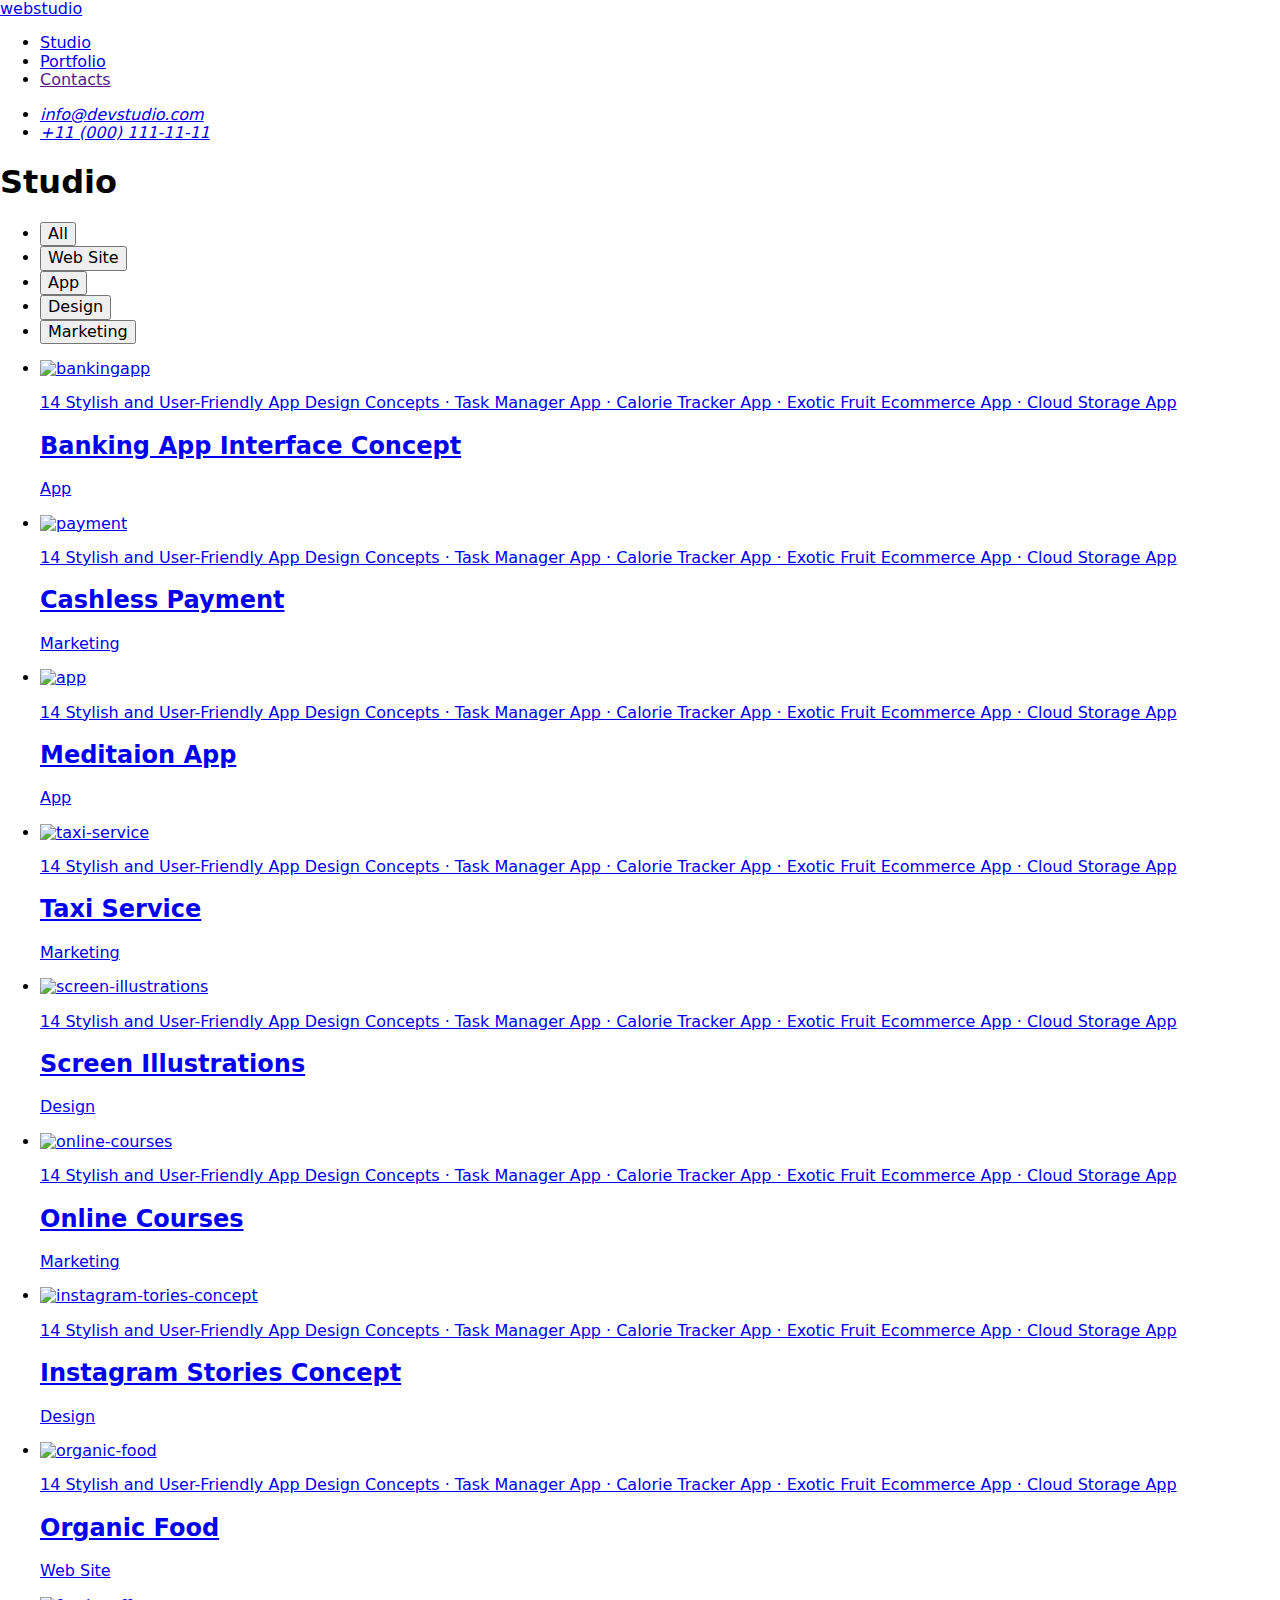
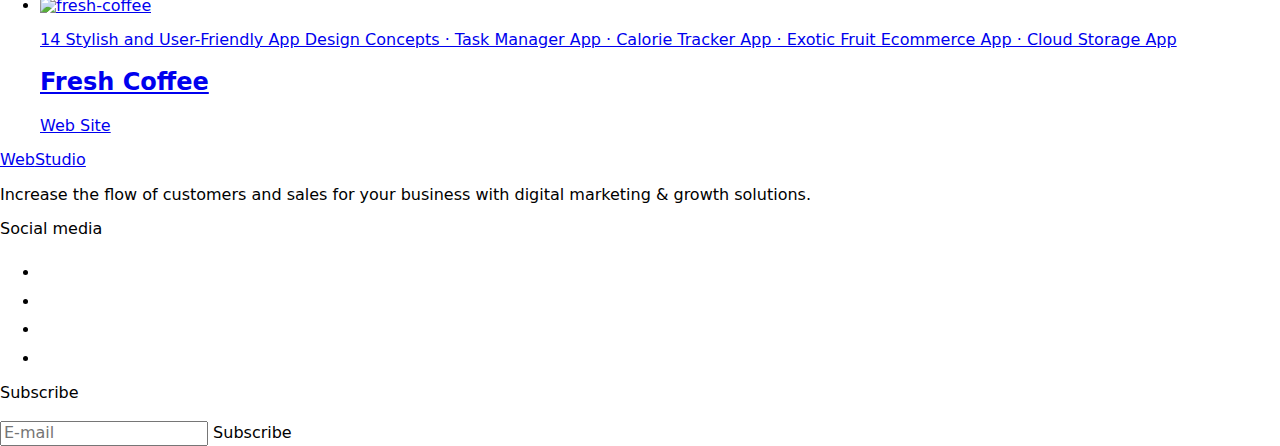
==== portfolio.html @ 1d33c29d "HW7 Start" ====
<!DOCTYPE html>
<html lang="en">

<head>
    <meta charset="UTF-8">
    <meta http-equiv="X-UA-Compatible" content="IE=edge">
    <meta name="viewport" content="width=device-width, initial-scale=1.0">
    <title>webstudio</title>
    <link rel="preconnect" href="https://fonts.googleapis.com">
    <link rel="preconnect" href="https://fonts.gstatic.com" crossorigin>
    <link href="https://fonts.googleapis.com/css2?family=Raleway:wght@800&family=Roboto:wght@400;500;700;900&display=swap"
        rel="stylesheet">
    <link rel="stylesheet" href="https://cdn.jsdelivr.net/npm/modern-normalize@1.1.0/modern-normalize.min.css">
    <link rel="stylesheet" href="css/styles.css">
</head>

<body>
    <!-- ........................HEADER.......................... -->
    <header class="page-header">
        <div class="page conteiner">
        <nav class="page-nav logo">
            <a class="logo-component link" href="./index.html"><span class="logo-web" >web</span>studio</a>
            <ul class="menu list">
                <li class="menu-item"><a class="menu-link link" href="./index.html">Studio</a></li>
                <li class="menu-item portfolio-line"><a class="menu-portfolio portfolio link" href="portfolio.html">Portfolio</a></li>
                <li class="menu-item"><a class="menu-link link" href="">Contacts</a></li>
            </ul>
        </nav>
        <address class="address">
            <ul class="address-block list">
                <li class="address-item"><a class="address-link link" href="mailto:info@devstudio.com">info@devstudio.com</a></li>
                <li class="address-item"><a class="address-link link" href="tel:+110001111111">+11 (000) 111-11-11</a></li>
            </ul>
        </address>
        </div>
    </header>
     <!-- ......................../HEADER.......................... -->

    <main>
    <!-- ........................PORTFOLIO-NAV.......................... -->
   
        <section class="portfolio-nav">
            <div class="conteiner">
            <h1 class="visually-hidden">Studio</h1>
            <ul class="btn-section list">
                <li><button class="btn-component port-btn" type="button">All</button></li>
                <li><button class="btn-component port-btn" type="button">Web Site</button></li>
                <li><button class="btn-component port-btn" type="button">App</button></li>
                <li><button class="btn-component port-btn" type="button">Design</button></li>
                <li><button class="btn-component port-btn" type="button">Marketing</button></li>
            </ul>
            <ul class="card-list list">
                <li class="cards">
                <a class="portfolio-link link" href="portfolio.html">
                    <div class="overlay-block">
                    <img class="portfolio-img-block" src="./images/bankingapp.jpg" alt="bankingapp" width="360" height="300">
                    <p class="overlay">14 Stylish and User-Friendly App Design Concepts · Task Manager App ·
                         Calorie Tracker App · Exotic Fruit Ecommerce App ·
                    Cloud Storage App</p>
                    </div>
                    <div class="portfolio-text-block">
                    <h2 class="about-title-port">Banking App Interface Concept</h2>
                    <p class="about-text-port">App</p>
                    </div>
                </a>
                </li>
                <li class="cards">
                    <a class="portfolio-link link" href="portfolio.html">
                        <div class="overlay-block">
                        <img class="portfolio-img-block" src="./images/payment.jpg" alt="payment" width="360" height="300">
                        <p class="overlay">14 Stylish and User-Friendly App Design Concepts · Task Manager App ·
                        Calorie Tracker App · Exotic Fruit Ecommerce App ·
                        Cloud Storage App</p>
                        </div>
                    <div class="portfolio-text-block">
                    <h2 class="about-title-port">Cashless Payment</h2>
                    <p class="about-text-port">Marketing</p>
                    </div>
                    </a>
                </li>
                <li class="cards">
                    <a class="portfolio-link link" href="portfolio.html">
                        <div class="overlay-block">
                        <img class="portfolio-img-block" src="./images/app.jpg" alt="app" width="360" height="300">
                        <p class="overlay">14 Stylish and User-Friendly App Design Concepts · Task Manager App ·
                        Calorie Tracker App · Exotic Fruit Ecommerce App ·
                        Cloud Storage App</p>
                        </div>
                    <div class="portfolio-text-block">
                    <h2 class="about-title-port">Meditaion App</h2>
                    <p class="about-text-port">App</p>
                    </div>
                    </a>
                </li>
                <li class="cards">
                    <a class="portfolio-link link" href="portfolio.html">
                        <div class="overlay-block">
                        <img class="portfolio-img-block" src="./images/taxi-service.jpg" alt="taxi-service" width="360" height="300">
                        <p class="overlay">14 Stylish and User-Friendly App Design Concepts · Task Manager App ·
                        Calorie Tracker App · Exotic Fruit Ecommerce App ·
                        Cloud Storage App</p>
                        </div>
                    <div class="portfolio-text-block">
                    <h2 class="about-title-port">Taxi Service</h2>
                    <p class="about-text-port">Marketing</p>
                    </div>
                    </a>
                </li>
                <li class="cards">
                    <a class="portfolio-link link" href="portfolio.html">
                        <div class="overlay-block">
                        <img class="portfolio-img-block" src="./images/screen-illustrations.jpg" alt="screen-illustrations" width="360" height="300">
                        <p class="overlay">14 Stylish and User-Friendly App Design Concepts · Task Manager App ·
                        Calorie Tracker App · Exotic Fruit Ecommerce App ·
                        Cloud Storage App</p>
                        </div>
                    <div class="portfolio-text-block">
                    <h2 class="about-title-port">Screen Illustrations</h2>
                    <p class="about-text-port">Design</p>
                    </div>
                    </a>
                </li>     
                <li class="cards">
                    <a class="portfolio-link link" href="portfolio.html">
                        <div class="overlay-block">
                        <img class="portfolio-img-block" src="./images/online-courses.jpg" alt="online-courses" width="360" height="300">
                        <p class="overlay">14 Stylish and User-Friendly App Design Concepts · Task Manager App ·
                        Calorie Tracker App · Exotic Fruit Ecommerce App ·
                        Cloud Storage App</p>
                        </div>
                    <div class="portfolio-text-block">
                    <h2 class="about-title-port">Online Courses</h2>
                    <p class="about-text-port">Marketing</p>
                    </div>
                    </a>
                </li>
                <li class="cards">
                    <a class="portfolio-link link" href="portfolio.html">
                        <div class="overlay-block">
                        <img class="portfolio-img-block" src="./images/instagram-tories-concept.jpg" alt="instagram-tories-concept" width="360" height="300">
                        <p class="overlay">14 Stylish and User-Friendly App Design Concepts · Task Manager App ·
                        Calorie Tracker App · Exotic Fruit Ecommerce App ·
                        Cloud Storage App</p>
                        </div>
                    <div class="portfolio-text-block">
                    <h2 class="about-title-port">Instagram Stories Concept</h2>
                    <p class="about-text-port">Design</p>
                    </div>
                    </a>
                </li>
                <li class="cards">
                    <a class="portfolio-link link" href="portfolio.html">
                        <div class="overlay-block">
                        <img class="portfolio-img-block" src="./images/organic-food.jpg" alt="organic-food" width="360" height="300">
                        <p class="overlay">14 Stylish and User-Friendly App Design Concepts · Task Manager App ·
                        Calorie Tracker App · Exotic Fruit Ecommerce App ·
                        Cloud Storage App</p>
                        </div>
                    <div class="portfolio-text-block">
                    <h2 class="about-title-port">Organic Food</h2>
                    <p class="about-text-port">Web Site</p>
                    </div>
                    </a>
                </li>
                <li class="cards">
                    <a class="portfolio-link link" href="portfolio.html">
                        <div class="overlay-block">
                        <img class="portfolio-img-block" src="./images/fresh-coffee.jpg" alt="fresh-coffee" width="360" height="300">
                        <p class="overlay">14 Stylish and User-Friendly App Design Concepts · Task Manager App ·
                        Calorie Tracker App · Exotic Fruit Ecommerce App ·
                        Cloud Storage App</p>
                        </div>
                    <div class="portfolio-text-block">
                    <h2 class="about-title-port">Fresh Coffee</h2>
                    <p class="about-text-port">Web Site</p>
                    </div>
                    </a>
                </li>
            </ul>
            </div>
        </section>   
    <!-- ......................../PORTFOLIO-NAV.......................... -->

    <footer class="footer">
        <div class="conteiner footer-conteiner">
            <div class="footer-logo-box">
                <a class="logo-component-footer link" href="./index.html"><span class="logo-web">Web</span>Studio</a>
                <p class="footer-text">Increase the flow of customers and sales for your business with digital marketing & growth solutions.</p>
            </div>
            <div class="footer-logo-group"> 
                <p class="footer-social-text">Social media</p>
                <ul class="footer-logo-block list">
                    <li class="footer-logo">
                        <a href="" class="footer-social-box">
                            <svg width="24" height="24">
                                <use href="./images/sprite.svg#icon-instagram"></use>
                            </svg>
                        </a>
                    </li>
                    <li class="footer-logo">
                        <a href="" class="footer-social-box">
                            <svg width="24" height="24">
                                <use href="./images/sprite.svg#icon-twitter"></use>
                            </svg>
                        </a>
                    </li>
                    <li class="footer-logo">
                        <a href="" class="footer-social-box">
                            <svg width="24" height="24">
                                <use href="./images/sprite.svg#icon-facebook"></use>
                            </svg>
                        </a>
                    </li>
                    <li class="footer-logo">
                        <a href="" class="footer-social-box">
                            <svg width="24" height="24">
                                <use href="./images/sprite.svg#icon-linkedin"></use>
                            </svg>
                        </a>
                    </li>
                </ul>
            </div>
            <div class="footer-form-block">
                <p class="footer-form-text">Subscribe</p>
                <form action="footer-form">
                    <label class="">
                        <input type="text" name="user-email" placeholder="E-mail" class="footer-form-input" required>
                        <botton type="submit" class="footer-form-btn btn-component">Subscribe
                            <svg class="footer-form-btn-icon" width="24" height="20">
                                <use href="./images/sprite.svg#icon-send"></use>
                            </svg>
                        </botton>
                    </label>
                </form>
            </div>
        </div>
    </footer>
    </body>

</html>
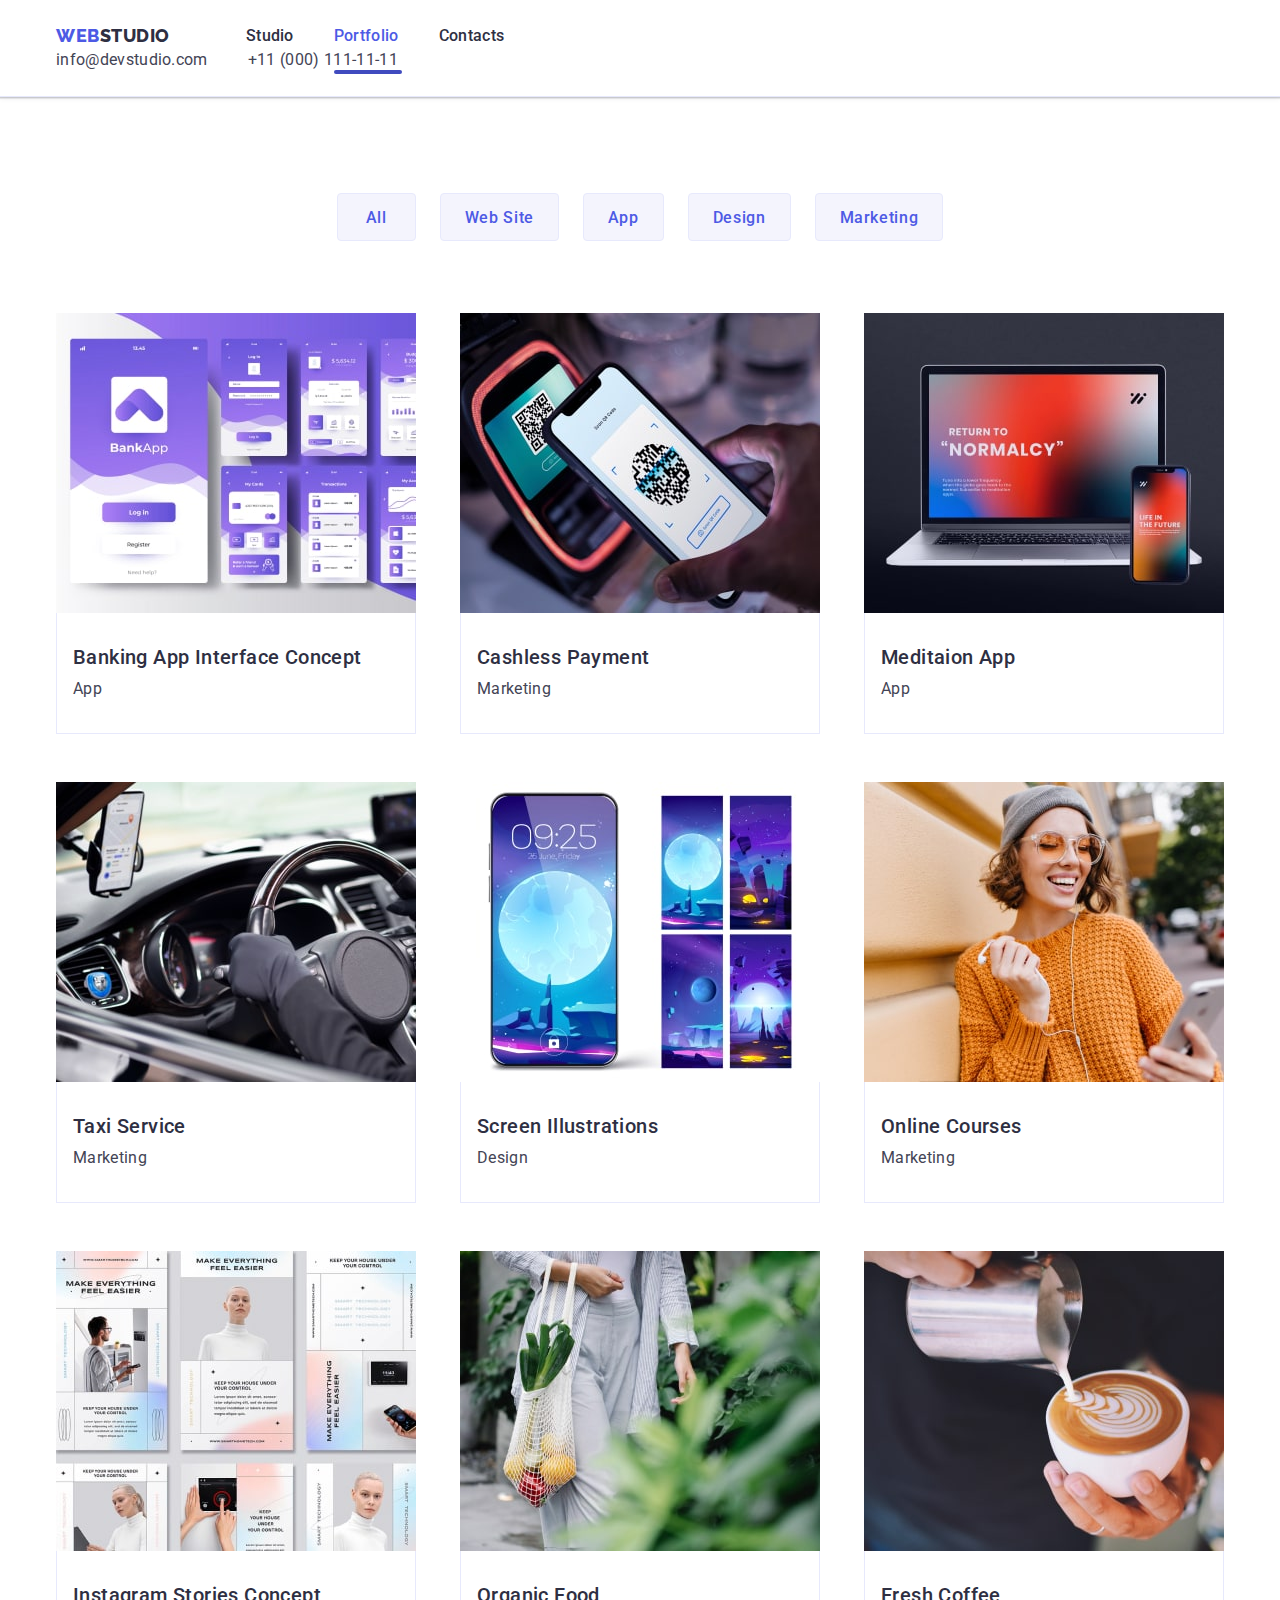
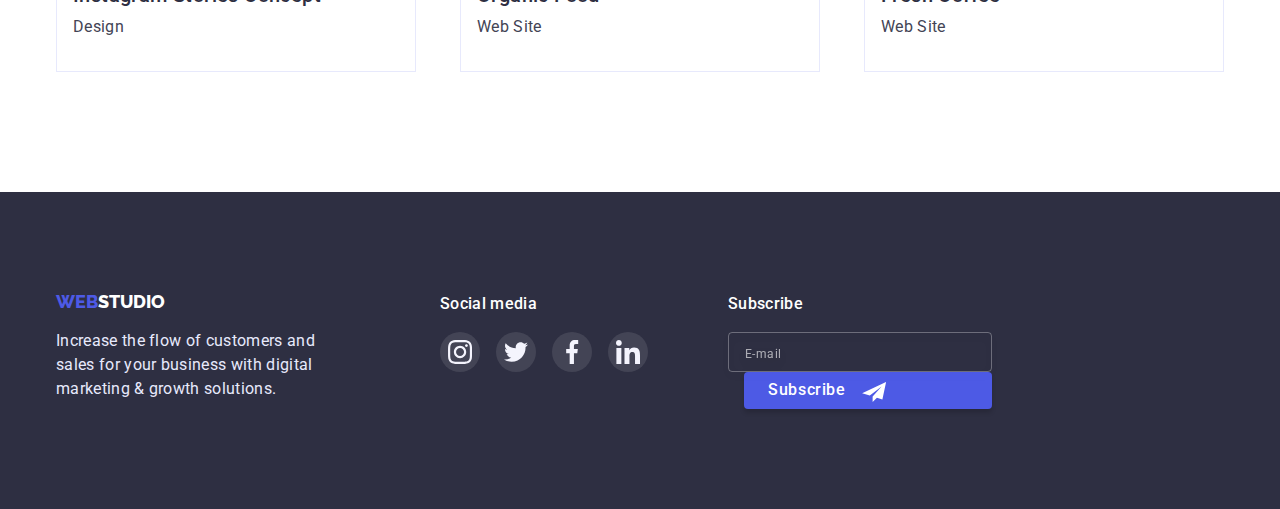
==== commit 3792a956: "portfolio menu" ====
--- a/portfolio.html
+++ b/portfolio.html
@@ -12,6 +12,8 @@
         rel="stylesheet">
     <link rel="stylesheet" href="https://cdn.jsdelivr.net/npm/modern-normalize@1.1.0/modern-normalize.min.css">
     <link rel="stylesheet" href="css/styles.css">
+    <link rel="stylesheet" href="./css/modal-window.css">
+    <link rel="stylesheet" href="./css/mobile-menu.css">
 </head>
 
 <body>
@@ -32,6 +34,58 @@
                 <li class="address-item"><a class="address-link link" href="tel:+110001111111">+11 (000) 111-11-11</a></li>
             </ul>
         </address>
+        <button type="button" class="mobile-menu-open" data-menu-open>
+            <svg class="mobile-menu-open-icon" width="32" height="32">
+                <use href="./images/sprite.svg#icon-burger"></use>
+            </svg>
+        </button>
+        </div>
+        <div class="mobile-menu is-open" data-menu>
+            <div class="conteiner mobile-menu-conteiner">
+                <button class="mobile-close-window" data-menu-close>
+                    <svg class="mobile-close-icon" width="8" height="8">
+                        <use href="./images/sprite.svg#icon-close-modal"></use>
+                    </svg>
+                </button>
+                <ul class="mobile-menu-nav list">
+                    <li class="mobile-menu-nav-items"><a href="index.html" class="mobile-menu-nav-link link">Studio</a></li>
+                    <li class="mobile-menu-nav-items"><a href="portfolio.html" class="mobile-menu-nav-link link">Portfolio</a>
+                    </li>
+                    <li class="mobile-menu-nav-items"><a href="" class="mobile-menu-nav-link link">Contacts</a></li>
+                </ul>
+                <ul class="mobile-menu-contacts list">
+                    <li class="mobile-menu-contacts-items"><a class="mobile-menu-tel link" id="tel" href="tel:+110001111111">+11
+                            (000) 111-11-11</a></li>
+                    <li class="mobile-menu-contacts-items"><a class="mobile-menu-email link"
+                            href="mailto:info@devstudio.com">info@devstudio.com</a></li>
+                </ul>
+                <ul class="mobile-menu-social-block list">
+                    <li class="mobile-menu-sicial"><a href="" class="mobile-menu-social-links link">
+                            <svg class="mobile-social-icons" width="24" height="24">
+                                <use href="./images/sprite.svg#icon-instagram"></use>
+                            </svg>
+                        </a>
+                    </li>
+                    <li class="mobile-menu-sicial"><a href="" class="mobile-menu-social-links link">
+                            <svg class="mobile-social-icons" width="24" height="24">
+                                <use href="./images/sprite.svg#icon-twitter"></use>
+                            </svg>
+                        </a>
+                    </li>
+                    <li class="mobile-menu-sicial"><a href="" class="mobile-menu-social-links link">
+                            <svg class="mobile-social-icons" width="24" height="24">
+                                <use href="./images/sprite.svg#icon-facebook"></use>
+                            </svg>
+                        </a>
+                    </li>
+                    <li class="mobile-menu-sicial"><a href="" class="mobile-menu-social-links link">
+                            <svg class="mobile-social-icons" width="24" height="24">
+                                <use href="./images/sprite.svg#icon-linkedin"></use>
+                            </svg>
+                        </a>
+                    </li>
+                </ul>
+            </div>
         </div>
     </header>
      <!-- ......................../HEADER.......................... -->
@@ -235,6 +289,7 @@
             </div>
         </div>
     </footer>
+    <script src="./js/mobile-menu.js"></script>
     </body>
 
 </html>--- a/css/styles.css
+++ b/css/styles.css
@@ -0,0 +1,994 @@
+:root {
+    --primery-font:'Roboto', sans-serif;
+    --secondary-font: 'Raleway', sans-serif;
+    --acent-color:#FFFFFF;
+    --title-color:#2E2F42;
+    --text-color:#434455;
+    --secondary-logo-color:#4D5AE5;
+    --link-color:#4D5AE5;
+    --background-btn-hero:#4D5AE5;
+    --hover-focus-btn:#404BBF;
+    --background-hero:#2E2F42;
+    --backgorund-team:#F4F4FD;
+    --background-footer:#2E2F42;
+    --footer-text:#E7E9FC;
+    --potfolio-btn-back:#E7E9FC;
+    --potfolio-btn-focus-back:#404BBF;
+    --potfolio-btn-color:#4D5AE5;
+    --portfoli-staff-card:#E7E9FC;
+    --transition-duration:250ms cubic-bezier(0.4, 0, 0.2, 1);
+}
+h1,
+h2,
+h3,
+h4,
+p {
+    margin-top: 0;
+    margin-bottom: 0;
+}
+
+ul,
+ol {
+    padding-left: 0;
+    margin-top: 0;
+    margin-bottom: 0;
+}
+
+button {
+    cursor: pointer;
+}
+.list {
+    list-style: none;
+}
+.link {
+    text-decoration: none;
+}
+body {
+    font-family: var(--primery-font);
+    background-color: var(--acent-color);
+    color:var(--text-color);
+}
+.visually-hidden {
+    position: absolute;
+    white-space: nowrap;
+    width: 1px;
+    height: 1px;
+    overflow: hidden;
+    border: 0;
+    padding: 0;
+    clip: rect(0 0 0 0);
+    clip-path: inset(50%);
+    margin: -1px;
+}
+.conteiner {
+    padding-right: 16px;
+    padding-left: 16px;
+}
+@media screen and (min-width: 480px){
+    .conteiner {
+        width: 428px;
+        margin-left: auto;
+        margin-right: auto;
+    }
+}
+@media screen and (min-width: 768px){
+    .conteiner {
+        width: 768px;
+    }
+}
+@media screen and (min-width: 1200px) {
+    .conteiner {
+        width: 1200px;
+    }
+}
+/* .conteiner {
+    width: 1158px;
+    margin-left: auto;
+    margin-right: auto;
+    padding-right: 15px;
+    padding-left: 15px;
+} */
+/* =========================COMPONENTS=========================*/
+.logo-component {
+    font-family:var(--secondary-font);
+    font-weight: 800;
+    font-size: 18px;
+    line-height: 1.33;
+    letter-spacing: 0.03em;
+    text-transform: uppercase;
+    color: var(--title-color);
+    margin-right: 76px;
+}
+.subtitle {
+    font-weight: 700;
+    font-size: 36px;
+    line-height: 1.11;
+    text-align: center;
+    letter-spacing: 0.02em;
+    text-transform: capitalize;
+    color: var(--text-color);
+    margin-bottom: 72px;
+}
+.btn-component {
+    font-family:var(--primery-font);
+    font-weight: 500;
+    font-size: 16px;
+    line-height: 1.5;
+    letter-spacing: 0.04em;
+    border: none;
+    cursor: pointer;
+}
+
+.section-paddings {
+    padding-top: 120px;
+    padding-bottom: 120px;
+}
+/* =========================/COMPONENTS=========================*/
+
+
+/* ==========================HEADER======================== */
+@media screen and (max-width: 767px)  {
+    .menu {
+        display: none;
+    }
+    .address {
+        display: none;
+    }
+    .logo-web {
+        color: var(--secondary-logo-color);
+    }
+    
+
+}
+.page-header-conteiner {
+    display: flex;
+    align-items: center;
+    justify-content: space-between;
+}
+.mobile-menu-open {
+    stroke: #2E2F42;
+    background: transparent;
+    border: transparent;
+    padding: 0;
+    line-height: 0;
+}
+.page-header {
+    padding-top: 24px;
+    padding-bottom: 24px;
+}
+@media screen and (min-width:768px) {
+    .address-link {
+        font-size: 12px;
+        line-height: 1.17;
+        letter-spacing: 0.04em;
+        color: #434455;
+    }
+    .mobile-menu-open {
+        display: none;
+    }
+    .mobile-menu {
+        display: none;
+    }
+    .logo-web {
+        color: var(--secondary-logo-color);
+    }
+
+    .menu-link {
+        font-weight: 500;
+        font-size: 16px;
+        line-height: 1.5;
+        letter-spacing: 0.02em;
+        color: var(--title-color);
+        transition: color var(--transition-duration);
+    }
+
+    .menu-link:hover,
+    .menu-link:focus {
+        color: var(--link-color);
+    }
+
+    .page-nav,
+    .page-header-conteiner {
+        display: flex;
+    }
+
+    .page-header {
+        display: flex;
+        padding-top: 24px;
+        padding-bottom: 24px;
+        box-shadow: 0px 2px 1px rgba(46, 47, 66, 0.08), 0px 1px 1px rgba(46, 47, 66, 0.16), 0px 1px 6px rgba(46, 47, 66, 0.08);
+    }
+
+    .menu-studio {
+        font-weight: 500;
+        font-size: 16px;
+        line-height: 1.5;
+        letter-spacing: 0.02em;
+        color: var(--link-color);
+    }
+
+    .menu {
+        display: flex;
+        gap: 40px;
+    }
+
+    .studio::after {
+        display: block;
+        content: "";
+        width: 48px;
+        height: 4px;
+        background-size: auto;
+        background-color: #404BBF;
+        border-radius: 2px;
+        margin-top: 21px;
+        position: absolute;
+
+    }
+
+    .studio-link {
+        position: relative;
+    }
+
+}
+@media screen and (min-width:1200px) {
+    .address-block {
+            display: flex;
+        }
+}
+.address {
+    margin-left: auto;
+
+}
+
+.address-link {
+    font-style: normal;
+    font-weight: 400;
+    font-size: 16px;
+    line-height: 1.5;
+    letter-spacing: 0.02em;
+    color: var(--text-color);
+    transition: color var(--transition-duration);
+}
+.address-item:not(:last-child) { 
+    margin-right: 40px;
+}
+.address-link:hover,
+.address-link:focus {
+    color:var(--link-color);
+}
+/* ==========================/HEADER======================== */
+
+/* ==========================HERO========================*/
+
+.hero-btn {
+        background-color: var(--background-btn-hero);
+        color: var(--acent-color);
+        width: 169px;
+        height: 56px;
+        border-radius: 4px;
+        box-shadow: 0px 4px 4px rgba(0, 0, 0, 0.15);
+        transition: background-color var(--transition-duration);
+        border: none;
+        font-family: var(--primery-font);
+        font-weight: 500;
+        font-size: 16px;
+        line-height: 1.5;
+        letter-spacing: 0.04em;
+
+    }
+
+.hero-btn:hover,
+.hero-btn:focus {
+        background-color: var(--hover-focus-btn);
+    }
+
+.hero {
+        background-color: var(--background-hero);
+        max-width: 1440px;
+        text-align: center;
+        margin: 0 auto;
+        padding-bottom: 188px;
+        padding-top: 188px;
+        background-image: linear-gradient(rgba(46, 47, 66, 0.7), rgba(46, 47, 66, 0.7)),
+            url(../images/people-office.jpeg);
+        background-repeat: no-repeat;
+        background-position: center;
+        background-size: cover;
+    }
+@media screen and (min-width: 1199px) {
+    .hero {
+        max-width: 1440px;
+        background-image: linear-gradient(rgba(46, 47, 66, 0.7), rgba(46, 47, 66, 0.7)), url(../images/tablet-hero-min.jpg);
+        background-size: cover;
+    }
+
+    .hero-text {
+        font-weight: 700;
+        font-size: 56px;
+        line-height: 1.07;
+        letter-spacing: 0.02em;
+        color: var(--acent-color);
+        margin-bottom: 42px;
+        width: 497px;
+        margin-left: auto;
+        margin-right: auto;
+    }
+}
+@media screen and (max-width: 1199px) {
+    .hero {
+        max-width: 768px;
+        background-image: linear-gradient(rgba(46, 47, 66, 0.7), rgba(46, 47, 66, 0.7)), url(../images/tablet-hero-min.jpg);
+        background-size: cover;
+    }
+    .hero-text {
+        font-weight: 700;
+        font-size: 56px;
+        line-height: 1.07;
+        letter-spacing: 0.02em;
+        color: var(--acent-color);
+        margin-bottom: 42px;
+        width: 497px;
+        margin-left: auto;
+        margin-right: auto;
+    }
+}
+@media screen and (max-width: 767px) {
+    .hero {
+        max-width: 480px;
+        background-image: linear-gradient(rgba(46, 47, 66, 0.7), rgba(46, 47, 66, 0.7)), url(../images/mobile-hero-min.jpg);
+        background-size: cover;
+    }
+    .hero-text {
+        font-weight: 700;
+        font-size: 36px;
+        line-height: 1.07;
+        letter-spacing: 0.02em;
+        color: var(--acent-color);
+        margin-bottom: 42px;
+        width: 320px;
+        margin-left: auto;
+        margin-right: auto;
+    }
+
+    
+}
+@media screen and (min-device-pixel-ratio: 2),
+    screen and (min-resolution: 192dpi),
+    screen and (min-resolution: 2dppx) {
+    .hero {
+        background-image:linear-gradient(rgba(46, 47, 66, 0.7), rgba(46, 47, 66, 0.7)), url(../images/people-office@2x.jpg);
+    }
+}
+
+
+
+/* ==========================/HERO========================*/
+
+/* ==========================ABOUT========================*/
+@media screen and (max-width: 767px) {
+    .about-block:nth-child(-n+3) {
+            margin-bottom: 72px;
+        }
+    .about-title-comp {
+        text-align: center;
+    }
+    .about-block {
+        justify-content: space-between;
+    }
+}
+@media screen and (max-width: 1199px) {
+    .about-box {
+            display: none;
+        }
+    .about-title-comp {
+        font-weight: 700;
+        font-size: 36px;
+        line-height: 1.11;
+        letter-spacing: 0.02em;
+        color: var(--title-color);
+    }
+    .about-list {
+        display: flex;
+        flex-wrap: wrap;
+        padding-top: 96px;
+        padding-bottom: 96px;
+    }
+    
+    
+}
+@media screen and (max-width: 1199px) {
+    .about-block:nth-child(-n+2) {
+            margin-bottom: 72px;
+        }
+    
+    .about-block:nth-child(odd) {
+        margin-right: 24px;
+    }
+    .about-title-comp {
+        text-align: start;
+    }
+    .about-block {
+        margin: 0 auto;
+        width: 356px;
+
+    }
+}
+@media screen and (min-width: 1200px) {
+    .about {
+        padding-top: 120px;
+    }
+    .about-list {
+        display: flex;
+
+    }
+    .about-block:nth-child(-n+3){
+        margin-right: 24px;
+    }
+    .about-cards {
+    display: flex;
+    justify-content: center;
+    background: #F4F4FD;
+    border-radius: 4px;
+    margin-bottom: 8px;
+    padding-top: 24px;
+    padding-bottom: 24px;
+            
+    }
+    .about-block {
+        flex-basis: calc((100%-72px)/4);
+    }
+    .about-title-comp {
+        font-weight: 500;
+        font-size: 20px;
+        line-height: 1.2;
+        letter-spacing: 0.02em;
+        color: var(--title-color);
+    }
+}
+.about-box {
+    width: 64px;
+    height: 64px;
+}
+.about-text-comp {
+    font-weight: 400;
+    font-size: 16px;
+    line-height: 1.5;
+    letter-spacing: 0.02em;
+    color: var(--text-color);
+    margin-top: 8px;
+}
+/* ==========================/ABOUT========================*/
+
+
+/* ==========================SERVICES========================*/
+@media screen and (max-width: 1199px){
+    .service {
+        display: none;
+    }
+}
+.service-list {
+    display: flex;
+    gap: 24px;
+}
+.service-img {
+    display: block;
+    min-width: 100%;
+    height: auto;
+}
+
+/* ==========================/SERVICES========================*/
+
+/* =========================TEAM=========================*/
+@media screen and (max-width: 767px) {
+    .team-list {
+        display: flex;
+        flex-wrap: wrap;
+        align-items: center;
+        justify-content: center;
+        gap: 72px;
+        flex-basis: calc((100% - 72px)/4);
+    }
+}
+@media screen and (max-width: 1199px) {
+    .team-list {
+        display: flex;
+        flex-wrap: wrap;
+        align-items: center;
+        justify-content: center;
+        /* gap: 64px;
+        flex-basis: calc((100% - 24px)/1); */
+    }
+    .team-card:nth-last-child(2n) {
+        margin-right: 24px;
+        
+    }
+    .team-card:nth-child(-n+2) {
+        margin-bottom: 72px;
+    }
+}
+@media screen and (min-width: 1200px) {
+    .team-list {
+        display: flex;
+        flex-wrap: wrap;
+        align-items: center;
+        gap: 24px;
+        flex-basis: calc((100% - 72px)/4);
+    }
+}
+.team-staff {
+    font-weight: 500;
+    font-size: 20px;
+    line-height: 1.2;
+    text-align: center;
+    letter-spacing: 0.02em;
+    color: var(--title-color);
+}
+.team-img {
+    display: block;
+    min-width: 100%;
+    height: auto;
+}
+.team-conteiner-wrap {
+    padding-top: 32px;
+    padding-bottom: 32px;
+    
+}
+.team-prof {
+    font-weight: 400;
+    font-size: 16px;
+    line-height: 1.2;    
+    text-align: center;
+    letter-spacing: 0.02em;    
+    color: var(--title-color);
+    margin-top: 8px;
+}
+.team {
+    background-color: var(--backgorund-team);
+    
+}
+
+.team-card {
+    background-color: var(--acent-color);
+    border-radius: 0px 0px 4px 4px;
+    box-shadow: 0px 1px 6px rgba(46, 47, 66, 0.08), 0px 1px 1px rgba(46, 47, 66, 0.16), 0px 2px 1px rgba(46, 47, 66, 0.08);
+}
+.team-svg {
+    display: flex;
+    justify-content: center;
+    margin-top: 8px;
+    gap: 24px;
+}
+.team-svg-box {
+    display:flex;
+    justify-content: center;
+    align-items: center;
+    width: 40px;
+    height: 40px;
+    border-radius: 50%;
+    background-color: var(--link-color);
+    transition: background-color var(--transition-duration);
+}
+.team-svg-box:hover,
+.team-svg-box:focus {
+    background-color: #404BBF;
+}
+
+/* =========================/TEAM=========================*/
+
+/* =========================CUSTOMERS=========================*/
+@media screen and (max-width: 767px) {
+    .customers-logo-box {
+        display: flex;
+        flex-wrap: wrap;
+        
+    }
+    .customers-box:nth-last-child(even) {
+        margin-right: 16px;
+    }
+    .customers-box:nth-last-child(n+4) {
+        margin-bottom: 72px;
+    }
+}
+@media screen and (max-width: 1199px) {
+    .customers-logo-box {
+        display: flex;
+        flex-wrap: wrap;
+        justify-content: center;
+    }
+
+    .customers-box:nth-child(1n+1) {
+        margin-right: 24px;
+    }
+
+    .customers-box:nth-last-child(n+4) {
+        margin-bottom: 72px;
+    }
+}
+@media screen and (min-width: 1199px) {
+    .customers-logo-box {
+        display: flex;
+        justify-content: space-between;
+        gap: 24px;
+    }
+
+}
+.customers-title {
+    font-weight: 700;
+    font-size: 36px;
+    line-height: 1.11;
+    text-align: center;
+    letter-spacing: 0.02em;
+    color: var(--title-color);
+    margin-bottom: 72px;
+}
+
+.customers-block{
+    display: flex;
+    justify-content: center;
+    align-content: center;
+    align-items: center;
+    min-width: 168px;
+    min-height: 88px;
+    border: 1px solid #8E8F99;
+    border-radius: 4px;
+    fill: #8E8F99;
+    transition: fill var(--transition-duration),
+        border-color var(--transition-duration);
+}
+.customers-block:hover,
+.customers-block:focus {
+    fill:  var(--hover-focus-btn);
+    border-color:var(--hover-focus-btn);
+}
+/* =========================/CUSTOMERS=========================*/
+
+/* =========================FOOTER=========================*/
+@media screen and (max-width: 767px) {
+    .logo-component-footer {
+        display: flex;
+        justify-content: center;
+    }
+    .footer-text {
+        margin-right: auto;
+        margin-left: auto;
+    }
+    .footer-logo-box {
+        margin-bottom: 72px;
+    }
+    .footer-logo-group {
+        margin-right: auto;
+        margin-left: auto;
+        margin-bottom: 72px;
+        }
+    .footer-social-text {
+        display: flex;
+        justify-content: center;
+    }
+    .footer-form-block {
+        display: block;
+        justify-content: center;
+        text-align: center;
+    }
+    .footer-form-input {
+        width: 100%;
+    }
+    .footer-form-text {
+        text-align: center;
+    }
+   
+    .footer-form-btn {  
+        margin-top: 16px;
+        margin-right: auto;
+        margin-left: auto;
+    }
+
+
+
+}
+@media screen and (min-width: 768px) {
+
+    .tablet-footer-box {
+        display: flex;
+    }
+    .footer-logo-box {
+        margin-right: 24px;
+        padding-left: 92px;
+    }
+    .footer-form-block {
+        margin-top: 72px;
+        padding-left: 92px;
+    }
+    
+}
+@media screen and (min-width: 1199px) {
+    .footer-logo-box {
+        margin-right: 120px;
+
+    }
+    .footer-form-block {
+        margin-left: 80px;
+    }
+    .footer-conteiner {
+        display: flex;
+    }
+    .footer-form-block {
+        margin-top: 0px;
+        padding-left: 0px;
+    }
+    .footer-form-btn {
+        display: flex;
+    }
+    .footer-form {
+        display: flex;
+    }
+    .footer-logo-box {
+        padding-left: 0px;
+    }
+
+}
+.footer-text {
+    font-size: 16px;
+    line-height: 1.5;    
+    letter-spacing: 0.02em;    
+    color: var(--footer-text);
+    width: 264px;
+    margin-top: 16px;
+}
+
+.footer {
+    background-color:var(--background-footer);
+    padding-top: 100px;
+    padding-bottom: 100px;
+}
+.logo-component-footer {
+    font-family: var(--secondary-font);
+    font-weight: 800;
+    font-size: 18px;
+    line-height: 1.16;
+    text-transform: uppercase;
+    color: var(--acent-color);
+}
+.footer-logo-group {
+    display: block;
+    width: 208px;
+    height: 80px;
+}
+.footer-social-text {
+    font-weight: 500;
+    font-size: 16px;
+    line-height: 1.5;
+    letter-spacing: 0.02em;
+    color: var(--acent-color);
+    margin-bottom: 16px;
+}
+.footer-logo-block {
+    display: flex;
+    justify-content: space-between;
+
+}
+.footer-social-box {
+    display: flex;
+    justify-content:center;
+    align-items: center;
+    width: 40px;
+    height: 40px;
+    border-radius: 50%;
+    background-color: rgba(255, 255, 255, 0.1);
+}
+.footer-social-box:hover,
+.footer-social-box:focus {
+    background-color: #31D0AA;
+}
+.footer-social-box {
+    transition: background-color var(--transition-duration);
+}
+.footer-form-text {
+    font-weight: 500;
+    font-size: 16px;
+    line-height: 1.5;
+    letter-spacing: 0.02em;
+    color:var(--acent-color);
+    margin-bottom: 16px;
+    
+}
+
+.footer-form-input {
+    border: 1px solid rgba(255, 255, 255, 0.3);
+    filter: drop-shadow(0px 4px 4px rgba(0, 0, 0, 0.15));
+    border-radius: 4px;
+    width: 264px;
+    height: 40px;
+    background-color: transparent;
+    color: var(--acent-color);
+    padding-left: 16px;
+}
+.footer-form-input::placeholder {
+    font-weight: 400;
+    font-size: 12px;
+    line-height: 200;
+    display: flex;
+    align-items: center;
+    letter-spacing: 0.04em;
+    color: rgba(255, 255, 255, 0.6);
+}
+.footer-form-btn {
+    background-color: var(--background-btn-hero);
+    color: var(--acent-color);
+    border-radius: 4px;
+    box-shadow: 0px 4px 4px rgba(0, 0, 0, 0.15);
+    transition: background-color var(--transition-duration);
+    margin-left: 16px;
+    padding: 6px 24px 7px 24px;
+}
+
+.footer-form-btn-icon {
+    transform: translateY(20%);
+    margin-left: 16px;
+    width: 24px;
+    height: 20px;
+}
+.footer-form-btn:hover,
+.footer-form-btn:focus {
+    background-color: var(--hover-focus-btn);
+}
+/* =========================/FOOTER=========================*/
+
+
+/* =========================PORTFOLIO-HEADER=========================*/
+.portfolio::after {
+    display: block;
+    content: "";
+    width: 68px;
+    height: 4px;
+    background-size: auto;
+    background-color: #404BBF;
+    border-radius: 2px;
+    margin-top: 22px;
+    position: absolute;
+
+}
+.porrtfolio-line  {
+    position: relative;
+    
+}
+.menu-portfolio {
+    font-weight: 500;
+    font-size: 16px;
+    line-height: 1.5;
+    letter-spacing: 0.02em;
+    color: var(--link-color);
+}
+/* =========================PORTFOLIO-NAV=========================*/
+@media screen and (max-width: 796px) {
+    .page {
+        display: flex;
+        justify-content: space-between;
+    }
+}
+.overlay-text {
+    display: block;
+}
+.portfolio-nav {
+    padding-top: 96px;
+    padding-bottom: 120px;
+}
+.portfolio-link {
+    display: block;
+}
+.card-list {
+    display: flex;
+    flex-wrap: wrap;
+    justify-content: space-between;
+    margin-top: 72px;
+    row-gap: 48px;
+    column-gap: 24px;
+}
+.portfolio-link:hover,
+.portfolio-link:focus {
+    box-shadow: 
+    0px 1px 6px rgba(46, 47, 66, 0.08),
+    0px 1px 1px rgba(46, 47, 66, 0.16),
+    0px 2px 1px rgba(46, 47, 66, 0.08);
+}
+.cards:hover .overlay,
+.cards:focus .overlay {
+    transform: translate(0, 0);
+}
+.cards {
+    transition:
+        box-shadow var(--transition-duration),
+        transform var(--transition-duration);
+}
+.portfolio-img-block {
+    display: block;
+    min-width: 100%;
+    height: auto;
+}
+.overlay-block {
+    display: flex;
+    position: relative;
+    overflow: hidden;
+
+}
+.overlay {
+    position: absolute;
+    width: 100%;
+    height: 100%;
+    transform: translate(0, 100%);
+    transition: transform var(--transition-duration);
+    font-weight: 400;
+    font-size: 16px;
+    line-height: 1.5;
+    letter-spacing: 0.02em;
+    color: var(--backgorund-team);
+    background-color: var(--link-color);
+    padding-left: 32px;
+    padding-right: 32px;
+    padding-top: 40px;
+    padding-bottom: 20px;
+}
+
+
+.portfolio-text-block {
+    padding-top: 32px;
+    padding-bottom: 32px;
+    padding-left: 16px;
+    padding-right: 16px;
+    border: 1px solid var(--footer-text);
+    border-top: none;
+}
+
+
+.page-header {
+    border-bottom: 1px solid var(--footer-text);
+}
+
+.about-title-port {
+    color: var(--title-color);
+    font-family: var(--primery-font);
+    font-weight: 500;
+    font-size: 20px;
+    line-height: 1.2;
+    letter-spacing: 0.02em;
+}
+.about-text-port {
+    color:var(--text-color);
+    font-weight: 400;
+    font-size: 16px;
+    line-height: 1.5;
+    letter-spacing: 0.02em;
+    margin-top: 8px;
+}
+.port-btn {
+    background-color: var(--backgorund-team);
+    color: var(--potfolio-btn-color);
+    min-width: 79px;
+    height: 48px;
+    border: 1px solid var(--footer-text);
+    border-radius: 4px;
+    padding-top: 12px;
+    padding-right: 24px;
+    padding-bottom: 12px;
+    padding-left: 24px;
+    transition: box-shadow var(--transition-duration);
+}
+.port-btn:hover,
+.port-btn:focus {
+    background-color: var(--potfolio-btn-focus-back);
+    color: var(--acent-color);
+    border-color: transparent;
+    box-shadow: 0px 3px 1px rgba(0, 0, 0, 0.1), 0px 2px 1px rgba(0, 0, 0, 0.08), 0px 2px 2px rgba(0, 0, 0, 0.12);
+}
+.btn-section {
+    display: flex;
+    justify-content: center;
+    gap: 24px;
+}
+.btn-component {
+    transition: 
+    box-shadow var(--transition-duration),
+    color var(--transition-duration), 
+    border-color var(--transition-duration),
+    background-color var(--transition-duration);
+}
+/* =========================/PORTFOLIO-NAV=========================*/--- a/css/modal-window.css
+++ b/css/modal-window.css
@@ -0,0 +1,217 @@
+/* =========================MODAL WINDOW=========================*/
+.is-hidden.backdrop {
+    visibility: hidden;
+    opacity: 0;
+    pointer-events: none;
+}
+
+.backdrop {
+    position: fixed;
+    left: 0;
+    top: 0;
+    width: 100%;
+    height: 100%;
+    z-index: 100;
+    background-color: rgba(46, 47, 66, 0.4);
+    transition: opacity var(--transition-duration),
+        visibility var(--transition-duration);
+}
+
+.modal-window {
+    position: absolute;
+    width: 408px;
+    height: 584px;
+    top: 50%;
+    left: 50%;
+    transform: translate(-50%, -50%);
+    background: #FCFCFC;
+    box-shadow: 0px 1px 1px rgba(0, 0, 0, 0.14), 0px 1px 3px rgba(0, 0, 0, 0.12), 0px 2px 1px rgba(0, 0, 0, 0.2);
+    border-radius: 4px;
+    padding: 72px 24px 24px 24px;
+}
+
+.modal-close-btn {
+    position: absolute;
+    top: 24px;
+    right: 24px;
+    display: flex;
+    justify-content: center;
+    align-items: center;
+    width: 24px;
+    height: 24px;
+    background-color: transparent;
+    border: 1px solid rgba(0, 0, 0, 0.1);
+    border-radius: 50%;
+    background: #E7E9FC;
+    transition: background-color var(--transition-duration), fill var(--transition-duration);
+}
+
+.modal-close-btn:hover,
+.modal-close-btn:focus {
+    background-color: #404BBF;
+    outline: none;
+}
+
+.modal-close-btn:hover .close-modal,
+.modal-close-btn:focus .close-modal {
+    fill: var(--acent-color);
+    transition: fill var(--transition-duration);
+}
+
+/* =========================/MODAL-WINDOW=========================*/
+
+/* =========================MODAL-FORM=========================*/
+.modal-for-title {
+    font-weight: 500;
+    font-size: 16px;
+    line-height: 1.5;
+    text-align: center;
+    letter-spacing: 0.02em;
+    color: var(--title-color);
+    margin-bottom: 16px;
+}
+
+.modal-form {
+    display: flex;
+    flex-direction: column;
+}
+
+.modal-form-input {
+    width: 100%;
+    border: 1px solid rgba(33, 33, 33, 0.2);
+    height: 40px;
+    padding-left: 42px;
+    border-radius: 4px;
+    transition: border-color var(--transition-duration);
+}
+
+.modal-form-input-icon:focus {
+    background-color: var(--link-color);
+}
+
+.modal-form-input-disc {
+    display: block;
+    font-weight: 400;
+    font-size: 12px;
+    line-height: 1.17;
+    letter-spacing: 0.04em;
+    margin-bottom: 4px;
+    color: #8E8F99;
+}
+
+.modal-block-fild:nth-child(-n+3) {
+    margin-bottom: 8px;
+}
+
+.modal-form-input-icon {
+    position: absolute;
+    top: 50%;
+    left: 19px;
+    transform: translate(0, -50%);
+    transition: fill var(--transition-duration);
+}
+
+.modal-form-input:focus {
+    outline: none;
+    border-color: var(--link-color);
+}
+
+.modal-form-input:focus+.modal-form-input-icon {
+    fill: var(--link-color);
+}
+
+.modal-form-wrapper {
+    position: relative;
+}
+
+.model-form-massage {
+    width: 100%;
+    resize: none;
+    height: 120px;
+    border: 1px solid rgba(33, 33, 33, 0.2);
+    transition: border-color var(--transition-duration);
+    border-radius: 4px;
+    padding: 8px 16px;
+    font-size: 12px;
+    display: block;
+
+}
+
+.model-form-massage::placeholder {
+    font-weight: 400;
+    line-height: 1.17px;
+    letter-spacing: 0.04em;
+    padding-top: 8px;
+    color: rgba(117, 117, 117, 0.5);
+}
+
+.model-form-massage:focus {
+    outline: none;
+    border-color: var(--link-color);
+}
+
+.modal-form-check-desc {
+    display: flex;
+    font-size: 12px;
+    color: #757575;
+    align-items: center;
+    margin-bottom: 24px;
+    margin-top: 16px;
+
+}
+
+.modal-form-check-desc::before {
+    display: flex;
+    content: "";
+    cursor: pointer;
+    width: 16px;
+    height: 16px;
+    border-radius: 2px;
+    border: 1.25px solid rgba(46, 47, 66, 1);
+    background-repeat: no-repeat;
+    margin-right: 8px;
+    position: relative;
+
+}
+
+.modal-form-check:checked+.modal-form-check-desc::before {
+    background-color: var(--hover-focus-btn);
+    border-color: transparent;
+    /* background-image: url(/images/mark.svg);
+    background-size: cover; */
+
+}
+
+.modal-form-check:focus+.modal-form-check-desc::before {
+    outline: 1px solid var(--link-color);
+}
+
+.modal-form-submit {
+    background-color: var(--background-btn-hero);
+    color: var(--acent-color);
+    width: 169px;
+    height: 56px;
+    border-radius: 4px;
+    box-shadow: 0px 4px 4px rgba(0, 0, 0, 0.15);
+    transition: background-color var(--transition-duration);
+    align-self: center;
+}
+
+.modal-form-submit:hover,
+.modal-form-submit:focus {
+    background-color: var(--hover-focus-btn);
+    /* opacity:100; */
+}
+
+.modal-form-policy-icon {
+    position: absolute;
+    background-size: cover;
+    transform: translate(20%);
+    /* opacity: -100; */
+}
+
+.privacy-policy {
+    color: var(--link-color);
+}
+
+/* =========================/MODAL-FORM=========================*/--- a/css/mobile-menu.css
+++ b/css/mobile-menu.css
@@ -0,0 +1,155 @@
+:root {
+    --primery-font: 'Roboto', sans-serif;
+    --secondary-font: 'Raleway', sans-serif;
+    --acent-color: #FFFFFF;
+    --title-color: #2E2F42;
+    --text-color: #434455;
+    --secondary-logo-color: #4D5AE5;
+    --link-color: #4D5AE5;
+    --background-btn-hero: #4D5AE5;
+    --hover-focus-btn: #404BBF;
+    --background-hero: #2E2F42;
+    --backgorund-team: #F4F4FD;
+    --background-footer: #2E2F42;
+    --footer-text: #E7E9FC;
+    --potfolio-btn-back: #E7E9FC;
+    --potfolio-btn-focus-back: #404BBF;
+    --potfolio-btn-color: #4D5AE5;
+    --portfoli-staff-card: #E7E9FC;
+    --transition-duration: 250ms cubic-bezier(0.4, 0, 0.2, 1);
+}
+@media screen and (max-width: 767px) {
+    .mobile-menu {
+        position: fixed;
+        width: 100%;
+        height: 100%;
+        max-height: 796px;
+        left: 0;
+        top: 0;
+        z-index: 1000;
+        background-color: #ffff;
+
+        opacity: 1;
+        visibility: visible;
+        pointer-events: auto;
+        transition: opacity 500ms linear, visbility 500ms linear;
+    }
+
+    .is-open.mobile-menu {
+        opacity: 0;
+        visibility: hidden;
+        pointer-events: none;
+    }
+
+
+    .mobile-menu-conteiner {
+        position: relative;
+        padding-left: 40px;
+        padding-top: 80px;
+        padding-bottom: 40px;
+    }
+
+    .mobile-menu-nav-link {
+        font-weight: 700;
+        font-size: 36px;
+        line-height: 1.11;
+        letter-spacing: 0.02em;
+        text-transform: capitalize;
+        color: #2E2F42;
+        transition: color var(--transition-duration);
+    }
+
+    .mobile-menu-nav {
+        margin-bottom: 284px;
+    }
+
+    .mobile-menu-nav-items:nth-child(-n+2) {
+        margin-bottom: 40px;
+    }
+
+    .mobile-menu-nav-link:hover,
+    .mobile-menu-nav-link:focus {
+        color: var(--hover-focus-btn)
+    }
+
+
+    .mobile-menu-tel {
+        font-weight: 700;
+        font-size: 36px;
+        line-height: 1.11;
+        letter-spacing: 0.02em;
+        text-transform: capitalize;
+        color: var(--link-color);
+    }
+
+    .mobile-menu-contacts-items:nth-child(1) {
+        margin-bottom: 40px;
+    }
+
+    .mobile-menu-email {
+        font-weight: 500;
+        font-size: 20px;
+        line-height: 1.2;
+        letter-spacing: 0.02em;
+        color: var(--title-color);
+    }
+
+    .mobile-menu-email:hover,
+    .mobile-menu-email:focus {
+        color: var(--link-color);
+    }
+
+
+
+    .mobile-close-window {
+        position: absolute;
+        top: 24px;
+        right: 16px;
+        display: flex;
+        justify-content: center;
+        align-items: center;
+        width: 24px;
+        height: 24px;
+        background-color: transparent;
+        border: 1px solid rgba(0, 0, 0, 0.1);
+        border-radius: 50%;
+        background: #E7E9FC;
+        transition: background-color var(--transition-duration), fill var(--transition-duration);
+    }
+
+    .mobile-close-window:hover,
+    .mobile-close-window:focus {
+        background-color: #404BBF;
+        outline: none;
+    }
+
+    .mobile-close-window:hover .mobile-close-icon,
+    .mobile-close-window:focus .mobile-close-icon {
+        fill: var(--acent-color);
+        transition: fill var(--transition-duration);
+    }
+
+
+    .mobile-menu-social-block {
+        display: flex;
+        justify-content: center;
+        margin-top: 48px;
+        gap: 56px;
+    }
+
+    .mobile-menu-social-links {
+        display: flex;
+        justify-content: center;
+        align-items: center;
+        width: 40px;
+        height: 40px;
+        border-radius: 50%;
+        background-color: var(--link-color);
+        transition: background-color var(--transition-duration);
+    }
+
+    .mobile-menu-social-links:hover,
+    .mobile-menu-social-links:focus {
+        background-color: #404BBF;
+    }
+}
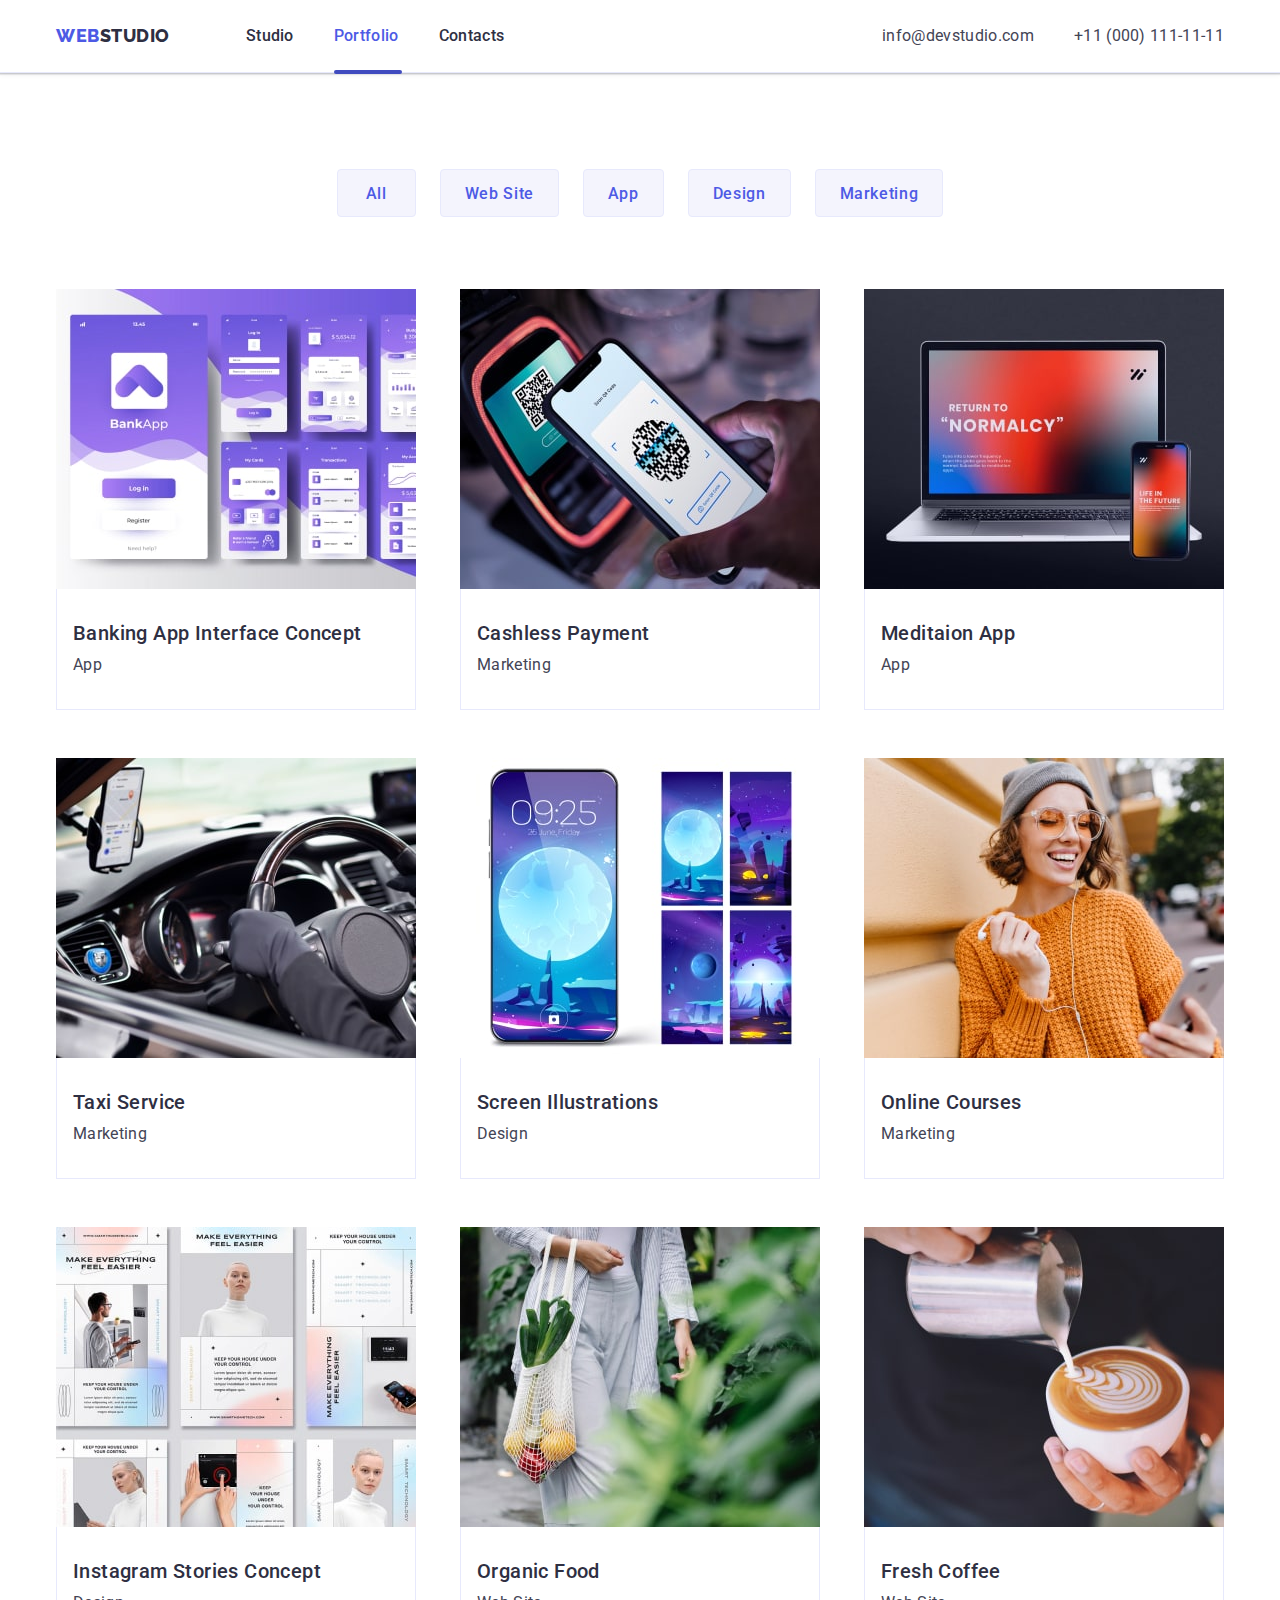
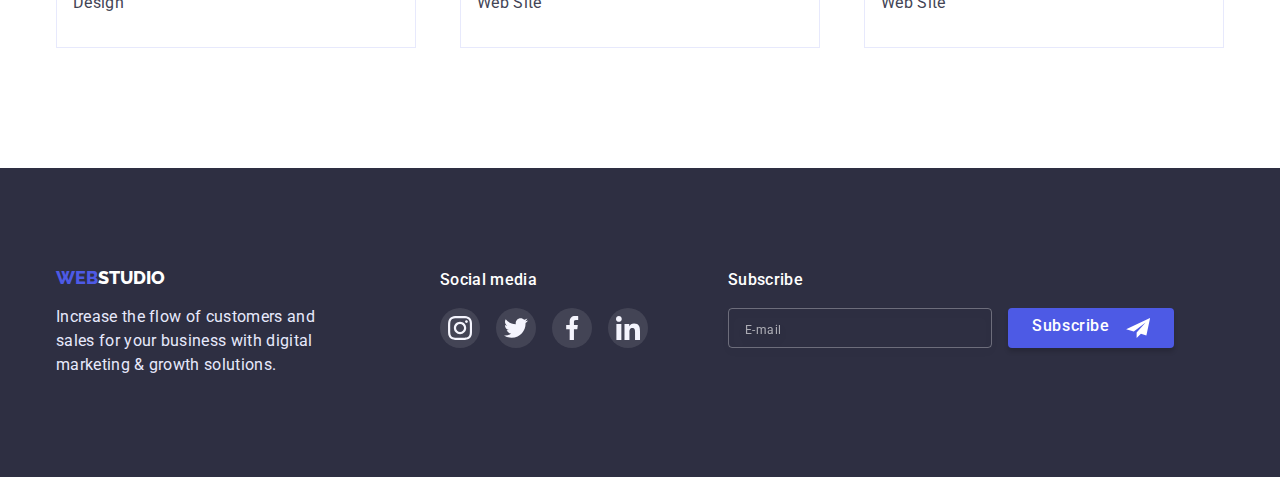
==== commit 82cf388c: "pre fin" ====
--- a/portfolio.html
+++ b/portfolio.html
@@ -237,54 +237,57 @@
 
     <footer class="footer">
         <div class="conteiner footer-conteiner">
-            <div class="footer-logo-box">
-                <a class="logo-component-footer link" href="./index.html"><span class="logo-web">Web</span>Studio</a>
-                <p class="footer-text">Increase the flow of customers and sales for your business with digital marketing & growth solutions.</p>
-            </div>
-            <div class="footer-logo-group"> 
-                <p class="footer-social-text">Social media</p>
-                <ul class="footer-logo-block list">
-                    <li class="footer-logo">
-                        <a href="" class="footer-social-box">
-                            <svg width="24" height="24">
-                                <use href="./images/sprite.svg#icon-instagram"></use>
-                            </svg>
-                        </a>
-                    </li>
-                    <li class="footer-logo">
-                        <a href="" class="footer-social-box">
-                            <svg width="24" height="24">
-                                <use href="./images/sprite.svg#icon-twitter"></use>
-                            </svg>
-                        </a>
-                    </li>
-                    <li class="footer-logo">
-                        <a href="" class="footer-social-box">
-                            <svg width="24" height="24">
-                                <use href="./images/sprite.svg#icon-facebook"></use>
-                            </svg>
-                        </a>
-                    </li>
-                    <li class="footer-logo">
-                        <a href="" class="footer-social-box">
-                            <svg width="24" height="24">
-                                <use href="./images/sprite.svg#icon-linkedin"></use>
-                            </svg>
-                        </a>
-                    </li>
-                </ul>
+            <div class="tablet-footer-box">
+                <div class="footer-logo-box">
+                    <a class="logo-component-footer link" href="./index.html"><span class="logo-web">Web</span>Studio</a>
+                    <p class="footer-text">Increase the flow of customers and sales for your business with digital marketing
+                        & growth solutions.</p>
+                </div>
+                <div class="footer-logo-group">
+                    <p class="footer-social-text">Social media</p>
+                    <ul class="footer-logo-block list">
+                        <li class="footer-logo">
+                            <a href="https://www.instagram.com/" class="footer-social-box">
+                                <svg width="24" height="24">
+                                    <use href="./images/sprite.svg#icon-instagram"></use>
+                                </svg>
+                            </a>
+                        </li>
+                        <li class="footer-logo">
+                            <a href="https://twitter.com/" class="footer-social-box">
+                                <svg width="24" height="24">
+                                    <use href="./images/sprite.svg#icon-twitter"></use>
+                                </svg>
+                            </a>
+                        </li>
+                        <li class="footer-logo">
+                            <a href="https://www.facebook.com/" class="footer-social-box">
+                                <svg width="24" height="24">
+                                    <use href="./images/sprite.svg#icon-facebook"></use>
+                                </svg>
+                            </a>
+                        </li>
+                        <li class="footer-logo">
+                            <a href="https://www.linkedin.com/" class="footer-social-box">
+                                <svg width="24" height="24">
+                                    <use href="./images/sprite.svg#icon-linkedin"></use>
+                                </svg>
+                            </a>
+                        </li>
+                    </ul>
+                </div>
             </div>
             <div class="footer-form-block">
                 <p class="footer-form-text">Subscribe</p>
-                <form action="footer-form">
-                    <label class="">
+                <form action="footer-form" class="footer-form">
+                    <label>
                         <input type="text" name="user-email" placeholder="E-mail" class="footer-form-input" required>
-                        <botton type="submit" class="footer-form-btn btn-component">Subscribe
-                            <svg class="footer-form-btn-icon" width="24" height="20">
-                                <use href="./images/sprite.svg#icon-send"></use>
-                            </svg>
-                        </botton>
                     </label>
+                    <button type="submit" class="footer-form-btn btn-component">Subscribe
+                        <svg class="footer-form-btn-icon">
+                            <use href="./images/sprite.svg#icon-send"></use>
+                        </svg>
+                    </button>
                 </form>
             </div>
         </div>
--- a/css/styles.css
+++ b/css/styles.css
@@ -576,11 +576,16 @@
 /* =========================/TEAM=========================*/
 
 /* =========================CUSTOMERS=========================*/
-@media screen and (max-width: 767px) {
+@media screen and (max-width: 480px) {
+    .customers-box {
+    margin-bottom: 24px;
+    }
+}
+@media screen and (min-width: 480px) {
     .customers-logo-box {
         display: flex;
         flex-wrap: wrap;
-        
+        justify-content: center;      
     }
     .customers-box:nth-last-child(even) {
         margin-right: 16px;
@@ -589,7 +594,7 @@
         margin-bottom: 72px;
     }
 }
-@media screen and (max-width: 1199px) {
+@media screen and (min-width: 768px) {
     .customers-logo-box {
         display: flex;
         flex-wrap: wrap;
@@ -608,7 +613,6 @@
     .customers-logo-box {
         display: flex;
         justify-content: space-between;
-        gap: 24px;
     }
 
 }
@@ -859,11 +863,17 @@
     color: var(--link-color);
 }
 /* =========================PORTFOLIO-NAV=========================*/
-@media screen and (max-width: 796px) {
+@media screen and (min-width: 320px) {
     .page {
         display: flex;
         justify-content: space-between;
     }
+    
+}
+@media screen and (min-width: 767px) {
+    .card-list {
+            column-gap: 16px;
+        }
 }
 .overlay-text {
     display: block;
@@ -881,7 +891,6 @@
     justify-content: space-between;
     margin-top: 72px;
     row-gap: 48px;
-    column-gap: 24px;
 }
 .portfolio-link:hover,
 .portfolio-link:focus {
@@ -983,6 +992,7 @@
     display: flex;
     justify-content: center;
     gap: 24px;
+    flex-wrap: wrap;
 }
 .btn-component {
     transition: 
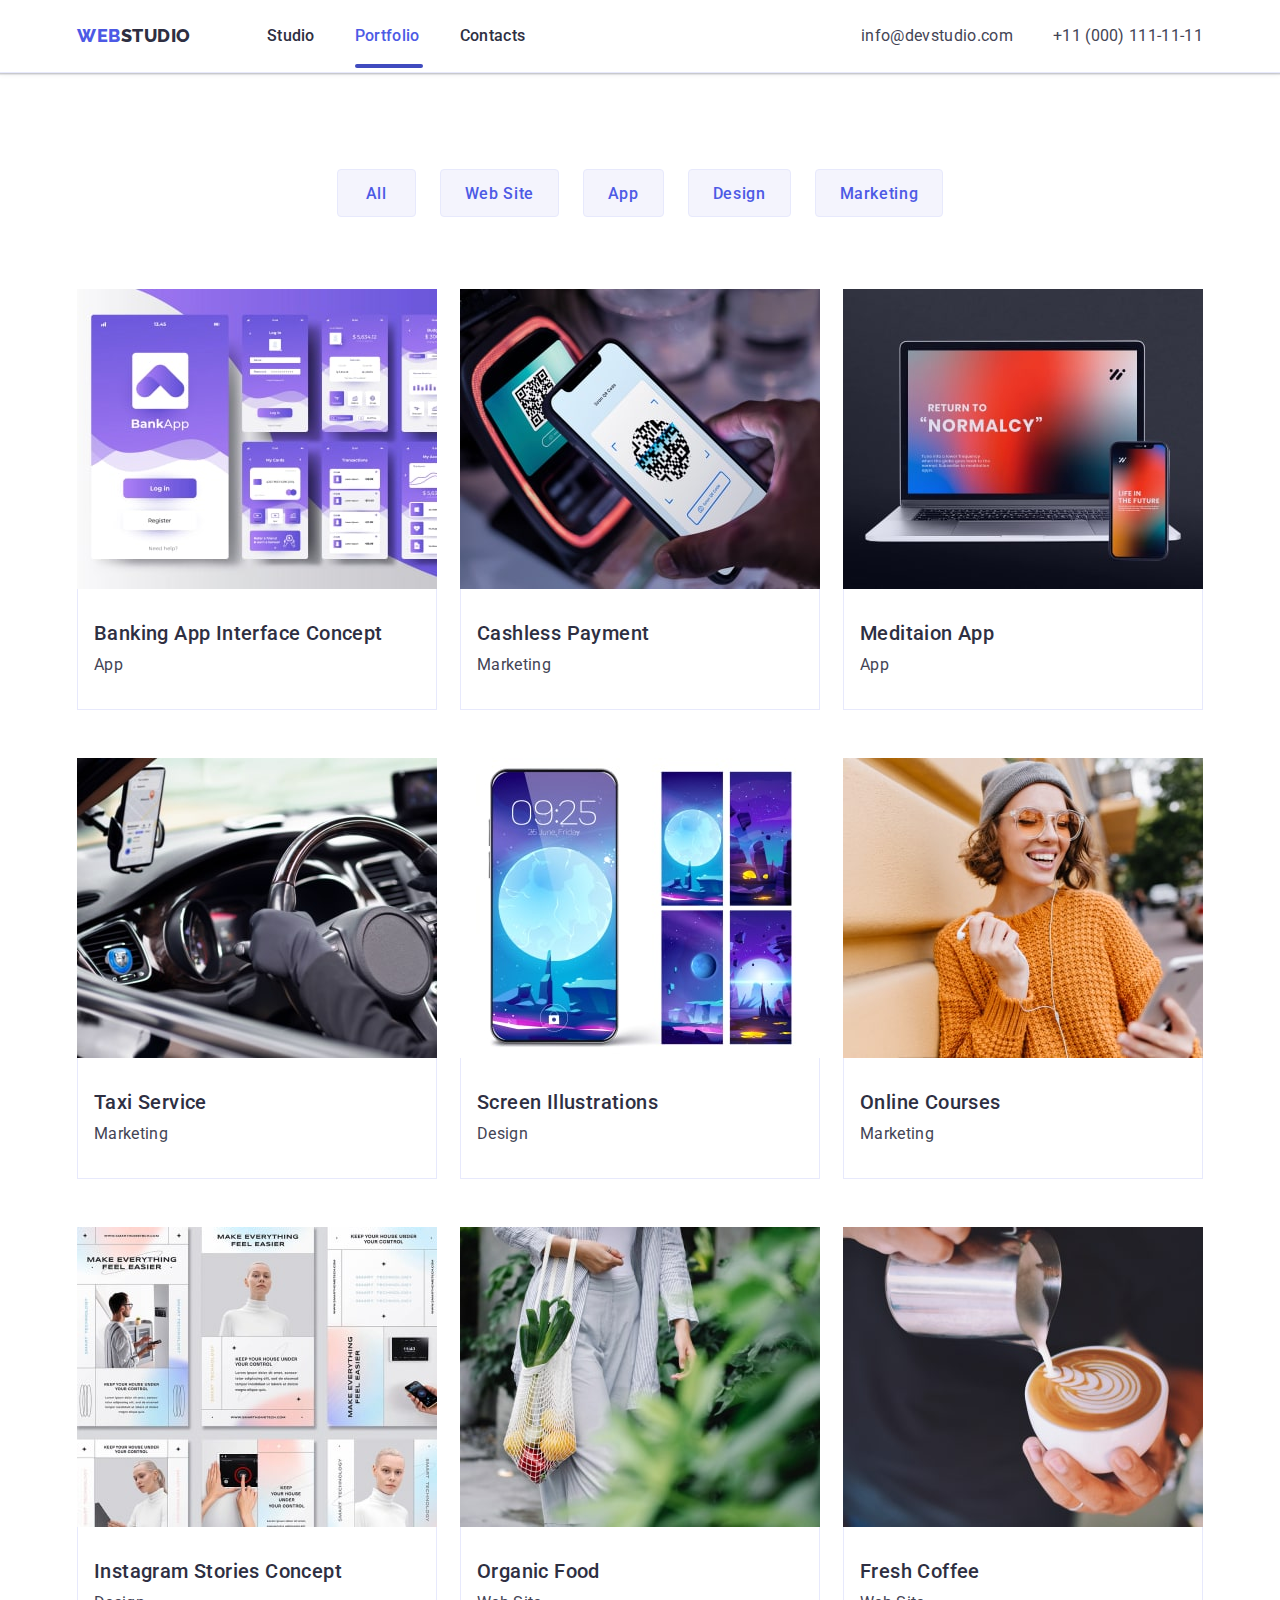
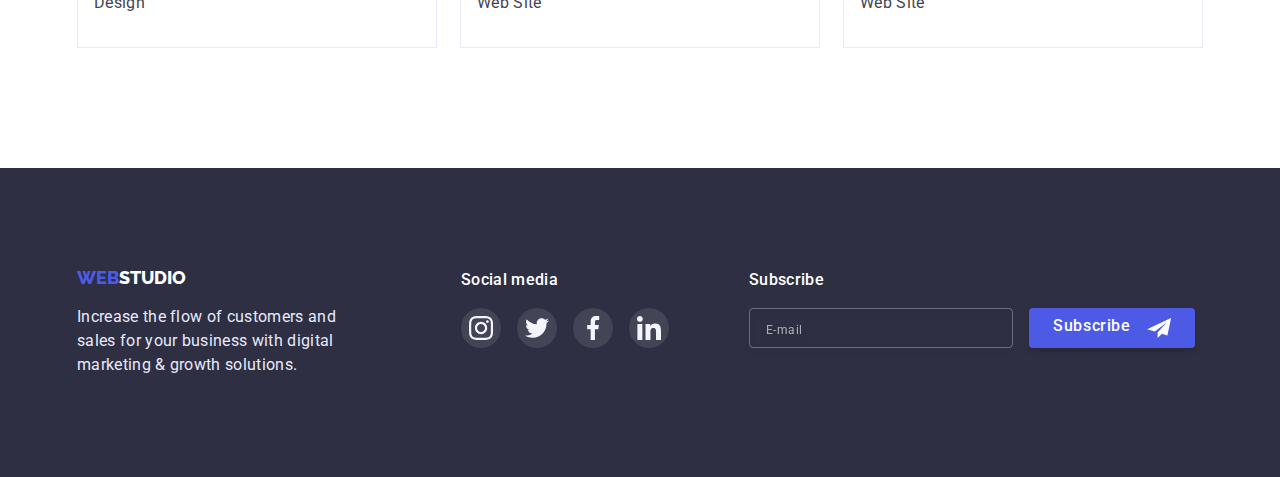
==== commit d85e9800: "HW7" ====
--- a/portfolio.html
+++ b/portfolio.html
@@ -49,10 +49,11 @@
                 </button>
                 <ul class="mobile-menu-nav list">
                     <li class="mobile-menu-nav-items"><a href="index.html" class="mobile-menu-nav-link link">Studio</a></li>
-                    <li class="mobile-menu-nav-items"><a href="portfolio.html" class="mobile-menu-nav-link link">Portfolio</a>
+                    <li class="mobile-menu-nav-items"><a href="portfolio.html" class="main-page-mobile link">Portfolio</a>
                     </li>
                     <li class="mobile-menu-nav-items"><a href="" class="mobile-menu-nav-link link">Contacts</a></li>
                 </ul>
+                <div class="">
                 <ul class="mobile-menu-contacts list">
                     <li class="mobile-menu-contacts-items"><a class="mobile-menu-tel link" id="tel" href="tel:+110001111111">+11
                             (000) 111-11-11</a></li>
@@ -85,6 +86,7 @@
                         </a>
                     </li>
                 </ul>
+                </div>
             </div>
         </div>
     </header>
@@ -107,7 +109,10 @@
                 <li class="cards">
                 <a class="portfolio-link link" href="portfolio.html">
                     <div class="overlay-block">
-                    <img class="portfolio-img-block" src="./images/bankingapp.jpg" alt="bankingapp" width="360" height="300">
+                    <img class="portfolio-img-block"
+                    srcset="./images/portfolio-img/img@x2-4-min.jpg 2x"
+                    src="./images/portfolio-img/bankingapp.jpg" 
+                    alt="bankingapp" width="360" height="300">
                     <p class="overlay">14 Stylish and User-Friendly App Design Concepts · Task Manager App ·
                          Calorie Tracker App · Exotic Fruit Ecommerce App ·
                     Cloud Storage App</p>
@@ -121,7 +126,10 @@
                 <li class="cards">
                     <a class="portfolio-link link" href="portfolio.html">
                         <div class="overlay-block">
-                        <img class="portfolio-img-block" src="./images/payment.jpg" alt="payment" width="360" height="300">
+                        <img class="portfolio-img-block"
+                        srcset="./images/portfolio-img/img@x2-3-min.jpg 2x" 
+                        src="./images/portfolio-img/payment.jpg" 
+                        alt="payment" width="360" height="300">
                         <p class="overlay">14 Stylish and User-Friendly App Design Concepts · Task Manager App ·
                         Calorie Tracker App · Exotic Fruit Ecommerce App ·
                         Cloud Storage App</p>
@@ -135,7 +143,10 @@
                 <li class="cards">
                     <a class="portfolio-link link" href="portfolio.html">
                         <div class="overlay-block">
-                        <img class="portfolio-img-block" src="./images/app.jpg" alt="app" width="360" height="300">
+                        <img class="portfolio-img-block"
+                        srcset="./images/portfolio-img/img@x2-2-min.jpg 2x" 
+                        src="./images/portfolio-img/app.jpg" 
+                        alt="app" width="360" height="300">
                         <p class="overlay">14 Stylish and User-Friendly App Design Concepts · Task Manager App ·
                         Calorie Tracker App · Exotic Fruit Ecommerce App ·
                         Cloud Storage App</p>
@@ -149,7 +160,10 @@
                 <li class="cards">
                     <a class="portfolio-link link" href="portfolio.html">
                         <div class="overlay-block">
-                        <img class="portfolio-img-block" src="./images/taxi-service.jpg" alt="taxi-service" width="360" height="300">
+                        <img class="portfolio-img-block"
+                        srcset="./images/portfolio-img/img@x2-1-min.jpg 2x" 
+                        src="./images/portfolio-img/taxi-service.jpg" 
+                        alt="taxi-service" width="360" height="300">
                         <p class="overlay">14 Stylish and User-Friendly App Design Concepts · Task Manager App ·
                         Calorie Tracker App · Exotic Fruit Ecommerce App ·
                         Cloud Storage App</p>
@@ -163,7 +177,10 @@
                 <li class="cards">
                     <a class="portfolio-link link" href="portfolio.html">
                         <div class="overlay-block">
-                        <img class="portfolio-img-block" src="./images/screen-illustrations.jpg" alt="screen-illustrations" width="360" height="300">
+                        <img class="portfolio-img-block"
+                        srcset="./images/portfolio-img/img@x2-min.jpg 2x" 
+                        src="./images/portfolio-img/screen-illustrations.jpg" 
+                        alt="screen-illustrations" width="360" height="300">
                         <p class="overlay">14 Stylish and User-Friendly App Design Concepts · Task Manager App ·
                         Calorie Tracker App · Exotic Fruit Ecommerce App ·
                         Cloud Storage App</p>
@@ -177,7 +194,10 @@
                 <li class="cards">
                     <a class="portfolio-link link" href="portfolio.html">
                         <div class="overlay-block">
-                        <img class="portfolio-img-block" src="./images/online-courses.jpg" alt="online-courses" width="360" height="300">
+                        <img class="portfolio-img-block"
+                        srcset="./images/portfolio-img/img@2x-3-min-1.jpg 2x" 
+                        src="./images/portfolio-img/online-courses.jpg" 
+                        alt="online-courses" width="360" height="300">
                         <p class="overlay">14 Stylish and User-Friendly App Design Concepts · Task Manager App ·
                         Calorie Tracker App · Exotic Fruit Ecommerce App ·
                         Cloud Storage App</p>
@@ -191,7 +211,10 @@
                 <li class="cards">
                     <a class="portfolio-link link" href="portfolio.html">
                         <div class="overlay-block">
-                        <img class="portfolio-img-block" src="./images/instagram-tories-concept.jpg" alt="instagram-tories-concept" width="360" height="300">
+                        <img class="portfolio-img-block"
+                        srcset="./images/portfolio-img/img@2x-2-min-1.jpg 2x" 
+                        src="./images/portfolio-img/instagram-tories-concept.jpg" 
+                        alt="instagram-tories-concept" width="360" height="300">
                         <p class="overlay">14 Stylish and User-Friendly App Design Concepts · Task Manager App ·
                         Calorie Tracker App · Exotic Fruit Ecommerce App ·
                         Cloud Storage App</p>
@@ -205,7 +228,10 @@
                 <li class="cards">
                     <a class="portfolio-link link" href="portfolio.html">
                         <div class="overlay-block">
-                        <img class="portfolio-img-block" src="./images/organic-food.jpg" alt="organic-food" width="360" height="300">
+                        <img class="portfolio-img-block"
+                        srcset="./images/portfolio-img/img@2x-1-min-1.jpg 2x" 
+                        src="./images/portfolio-img/organic-food.jpg" 
+                        alt="organic-food" width="360" height="300">
                         <p class="overlay">14 Stylish and User-Friendly App Design Concepts · Task Manager App ·
                         Calorie Tracker App · Exotic Fruit Ecommerce App ·
                         Cloud Storage App</p>
@@ -219,7 +245,10 @@
                 <li class="cards">
                     <a class="portfolio-link link" href="portfolio.html">
                         <div class="overlay-block">
-                        <img class="portfolio-img-block" src="./images/fresh-coffee.jpg" alt="fresh-coffee" width="360" height="300">
+                        <img class="portfolio-img-block"
+                        srcset="./images/portfolio-img/img@2x-min-1.jpg 2x" 
+                        src="./images/portfolio-img/fresh-coffee.jpg" 
+                        alt="fresh-coffee" width="360" height="300">
                         <p class="overlay">14 Stylish and User-Friendly App Design Concepts · Task Manager App ·
                         Calorie Tracker App · Exotic Fruit Ecommerce App ·
                         Cloud Storage App</p>
--- a/css/styles.css
+++ b/css/styles.css
@@ -64,7 +64,7 @@
     padding-right: 16px;
     padding-left: 16px;
 }
-@media screen and (min-width: 480px){
+@media screen and (min-width: 320px){
     .conteiner {
         width: 428px;
         margin-left: auto;
@@ -75,19 +75,16 @@
     .conteiner {
         width: 768px;
     }
+    .conteiner-content {
+            width: 552px;
+    
+    }
 }
 @media screen and (min-width: 1200px) {
     .conteiner {
-        width: 1200px;
-    }
-}
-/* .conteiner {
-    width: 1158px;
-    margin-left: auto;
-    margin-right: auto;
-    padding-right: 15px;
-    padding-left: 15px;
-} */
+        width: 1158px;
+    }
+}
 /* =========================COMPONENTS=========================*/
 .logo-component {
     font-family:var(--secondary-font);
@@ -137,8 +134,9 @@
     .logo-web {
         color: var(--secondary-logo-color);
     }
-    
-
+    .page-header {
+        padding-bottom: 24px;
+    }
 }
 .page-header-conteiner {
     display: flex;
@@ -154,7 +152,6 @@
 }
 .page-header {
     padding-top: 24px;
-    padding-bottom: 24px;
 }
 @media screen and (min-width:768px) {
     .address-link {
@@ -195,8 +192,11 @@
     .page-header {
         display: flex;
         padding-top: 24px;
-        padding-bottom: 24px;
-        box-shadow: 0px 2px 1px rgba(46, 47, 66, 0.08), 0px 1px 1px rgba(46, 47, 66, 0.16), 0px 1px 6px rgba(46, 47, 66, 0.08);
+        padding-bottom: 12px;
+        box-shadow: 
+        0px 2px 1px rgba(46, 47, 66, 0.08), 
+        0px 1px 1px rgba(46, 47, 66, 0.16), 
+        0px 1px 6px rgba(46, 47, 66, 0.08);
     }
 
     .menu-studio {
@@ -210,6 +210,7 @@
     .menu {
         display: flex;
         gap: 40px;
+        align-items: center;
     }
 
     .studio::after {
@@ -220,11 +221,10 @@
         background-size: auto;
         background-color: #404BBF;
         border-radius: 2px;
-        margin-top: 21px;
+        margin-top: 16px;
         position: absolute;
 
     }
-
     .studio-link {
         position: relative;
     }
@@ -232,26 +232,35 @@
 }
 @media screen and (min-width:1200px) {
     .address-block {
-            display: flex;
-        }
+        display: flex;
+    }
+    .page-header {
+        padding-top: 24px;
+        padding-bottom: 24px;
+    }
+    .address-link {
+        font-style: normal;
+        font-weight: 400;
+        font-size: 16px;
+        line-height: 1.5;
+        letter-spacing: 0.02em;
+        color: var(--text-color);
+        transition: color var(--transition-duration);
+    }
+    .address-item:not(:last-child) {
+        margin-right: 40px;
+    }
+    .studio::after {
+        margin-top: 20px;
+    }
 }
 .address {
     margin-left: auto;
 
 }
 
-.address-link {
-    font-style: normal;
-    font-weight: 400;
-    font-size: 16px;
-    line-height: 1.5;
-    letter-spacing: 0.02em;
-    color: var(--text-color);
-    transition: color var(--transition-duration);
-}
-.address-item:not(:last-child) { 
-    margin-right: 40px;
-}
+
+
 .address-link:hover,
 .address-link:focus {
     color:var(--link-color);
@@ -259,7 +268,97 @@
 /* ==========================/HEADER======================== */
 
 /* ==========================HERO========================*/
-
+.hero {
+    background-color: var(--background-hero);
+    max-width: 480px;
+    text-align: center;
+    margin: 0 auto;
+    padding-bottom: 112px;
+    padding-top: 112px;
+    background-image: linear-gradient(rgba(46, 47, 66, 0.7), rgba(46, 47, 66, 0.7)),
+        url(../images/hero-img/mobile-hero-min.jpg);
+    background-repeat: no-repeat;
+    background-position: center;
+    background-size: cover;
+}
+@media screen and (min-device-pixel-ratio: 2) and (max-width: 768px),
+screen and (min-resolution: 192dpi)and (max-width: 768px),
+screen and (min-resolution: 2dppx) and (max-width: 768px){
+    .hero {
+        background-image: linear-gradient(rgba(46, 47, 66, 0.7), rgba(46, 47, 66, 0.7)),
+            url(../images/hero-img/mobile-hero@2x-min.jpg);
+    }
+}
+
+.hero-text {
+    font-weight: 700;
+    font-size: 36px;
+    line-height: 1.07;
+    letter-spacing: 0.02em;
+    color: var(--acent-color);
+    margin-bottom: 72px;
+    width: 320px;
+    margin-left: auto;
+    margin-right: auto;
+}
+@media screen and (min-width: 768px) {
+    .hero {
+        max-width: 768px;
+        background-image: linear-gradient(rgba(46, 47, 66, 0.7), rgba(46, 47, 66, 0.7)),
+            url(../images/hero-img/tablet-hero-min.jpg);
+        background-size: cover;
+        
+    }
+
+    .hero-text {
+        font-weight: 700;
+        font-size: 56px;
+        line-height: 1.07;
+        letter-spacing: 0.02em;
+        color: var(--acent-color);
+        margin-bottom: 42px;
+        width: 497px;
+        margin-left: auto;
+        margin-right: auto;
+    }
+}
+@media screen and (min-device-pixel-ratio: 2) and (min-width: 768px),
+screen and (min-resolution: 192dpi)and (min-width: 768px),
+screen and (min-resolution: 2dppx) and (min-width: 768px) {
+    .hero {
+        background-image: linear-gradient(rgba(46, 47, 66, 0.7), rgba(46, 47, 66, 0.7)),
+            url(../images/hero-img/tablet-hero@2x-min.jpg);
+    }
+}
+@media screen and (min-width: 1200px) {
+    .hero {
+        max-width: 1440px;
+        background-image: linear-gradient(rgba(46, 47, 66, 0.7), rgba(46, 47, 66, 0.7)),
+            url(../images/hero-img/people-office.jpeg);
+        background-size: cover;
+        padding-bottom: 188px;
+        padding-top: 188px;
+    }
+    .hero-text {
+        font-weight: 700;
+        font-size: 56px;
+        line-height: 1.07;
+        letter-spacing: 0.02em;
+        color: var(--acent-color);
+        margin-bottom: 42px;
+        width: 497px;
+        margin-left: auto;
+        margin-right: auto;
+    }
+}
+@media screen and (min-device-pixel-ratio: 2) and (min-width: 1200px),
+screen and (min-resolution: 192dpi)and (min-width: 1200px),
+screen and (min-resolution: 2dppx) and (min-width: 1200px) {
+    .hero {
+        background-image: linear-gradient(rgba(46, 47, 66, 0.7), rgba(46, 47, 66, 0.7)),
+            url(../images/hero-img/people-office@2x.jpg);
+    }
+}
 .hero-btn {
         background-color: var(--background-btn-hero);
         color: var(--acent-color);
@@ -276,95 +375,18 @@
         letter-spacing: 0.04em;
 
     }
-
 .hero-btn:hover,
 .hero-btn:focus {
         background-color: var(--hover-focus-btn);
     }
 
-.hero {
-        background-color: var(--background-hero);
-        max-width: 1440px;
-        text-align: center;
-        margin: 0 auto;
-        padding-bottom: 188px;
-        padding-top: 188px;
-        background-image: linear-gradient(rgba(46, 47, 66, 0.7), rgba(46, 47, 66, 0.7)),
-            url(../images/people-office.jpeg);
-        background-repeat: no-repeat;
-        background-position: center;
-        background-size: cover;
-    }
-@media screen and (min-width: 1199px) {
-    .hero {
-        max-width: 1440px;
-        background-image: linear-gradient(rgba(46, 47, 66, 0.7), rgba(46, 47, 66, 0.7)), url(../images/tablet-hero-min.jpg);
-        background-size: cover;
-    }
-
-    .hero-text {
-        font-weight: 700;
-        font-size: 56px;
-        line-height: 1.07;
-        letter-spacing: 0.02em;
-        color: var(--acent-color);
-        margin-bottom: 42px;
-        width: 497px;
-        margin-left: auto;
-        margin-right: auto;
-    }
-}
-@media screen and (max-width: 1199px) {
-    .hero {
-        max-width: 768px;
-        background-image: linear-gradient(rgba(46, 47, 66, 0.7), rgba(46, 47, 66, 0.7)), url(../images/tablet-hero-min.jpg);
-        background-size: cover;
-    }
-    .hero-text {
-        font-weight: 700;
-        font-size: 56px;
-        line-height: 1.07;
-        letter-spacing: 0.02em;
-        color: var(--acent-color);
-        margin-bottom: 42px;
-        width: 497px;
-        margin-left: auto;
-        margin-right: auto;
-    }
-}
-@media screen and (max-width: 767px) {
-    .hero {
-        max-width: 480px;
-        background-image: linear-gradient(rgba(46, 47, 66, 0.7), rgba(46, 47, 66, 0.7)), url(../images/mobile-hero-min.jpg);
-        background-size: cover;
-    }
-    .hero-text {
-        font-weight: 700;
-        font-size: 36px;
-        line-height: 1.07;
-        letter-spacing: 0.02em;
-        color: var(--acent-color);
-        margin-bottom: 42px;
-        width: 320px;
-        margin-left: auto;
-        margin-right: auto;
-    }
-
-    
-}
-@media screen and (min-device-pixel-ratio: 2),
-    screen and (min-resolution: 192dpi),
-    screen and (min-resolution: 2dppx) {
-    .hero {
-        background-image:linear-gradient(rgba(46, 47, 66, 0.7), rgba(46, 47, 66, 0.7)), url(../images/people-office@2x.jpg);
-    }
-}
-
-
-
 /* ==========================/HERO========================*/
 
 /* ==========================ABOUT========================*/
+.about {
+    padding-top: 96px;
+    padding-bottom: 96px;
+}
 @media screen and (max-width: 767px) {
     .about-block:nth-child(-n+3) {
             margin-bottom: 72px;
@@ -390,32 +412,32 @@
     .about-list {
         display: flex;
         flex-wrap: wrap;
-        padding-top: 96px;
-        padding-bottom: 96px;
-    }
-    
-    
+        column-gap: 24px;
+    }
+
+}
+@media screen and (min-width: 767px) {
+    .about-title-comp {
+        text-align: start;
+    }
 }
 @media screen and (max-width: 1199px) {
     .about-block:nth-child(-n+2) {
             margin-bottom: 72px;
         }
-    
-    .about-block:nth-child(odd) {
-        margin-right: 24px;
-    }
-    .about-title-comp {
-        text-align: start;
-    }
+
     .about-block {
         margin: 0 auto;
         width: 356px;
 
+    }.about-text-comp {
+        font-weight: 500;
     }
 }
 @media screen and (min-width: 1200px) {
     .about {
         padding-top: 120px;
+        padding-bottom: 120px;
     }
     .about-list {
         display: flex;
@@ -444,13 +466,20 @@
         letter-spacing: 0.02em;
         color: var(--title-color);
     }
+    .about-text-comp {
+        font-weight: 400;
+        /* font-size: 16px;
+            line-height: 1.5;
+            letter-spacing: 0.02em;
+            color: var(--text-color);
+            margin-top: 8px; */
+    }
 }
 .about-box {
     width: 64px;
     height: 64px;
 }
 .about-text-comp {
-    font-weight: 400;
     font-size: 16px;
     line-height: 1.5;
     letter-spacing: 0.02em;
@@ -485,9 +514,14 @@
         flex-wrap: wrap;
         align-items: center;
         justify-content: center;
-        gap: 72px;
         flex-basis: calc((100% - 72px)/4);
     }
+        .team-card:nth-child(-n+3) {
+            margin-bottom: 72px;
+        }
+}
+@media screen and (min-width: 767px) {
+    
 }
 @media screen and (max-width: 1199px) {
     .team-list {
@@ -495,21 +529,21 @@
         flex-wrap: wrap;
         align-items: center;
         justify-content: center;
-        /* gap: 64px;
-        flex-basis: calc((100% - 24px)/1); */
-    }
-    .team-card:nth-last-child(2n) {
-        margin-right: 24px;
-        
+        column-gap: 24px;
     }
     .team-card:nth-child(-n+2) {
         margin-bottom: 72px;
     }
+    
+   
+    .section-paddings {
+        padding-top: 96px;
+        padding-bottom: 96px;
+    }
 }
 @media screen and (min-width: 1200px) {
     .team-list {
         display: flex;
-        flex-wrap: wrap;
         align-items: center;
         gap: 24px;
         flex-basis: calc((100% - 72px)/4);
@@ -578,41 +612,50 @@
 /* =========================CUSTOMERS=========================*/
 @media screen and (max-width: 480px) {
     .customers-box {
-    margin-bottom: 24px;
-    }
-}
-@media screen and (min-width: 480px) {
+        column-gap: 24px;
+        margin-bottom: none;
+    }
+    
+}
+@media screen and (max-width: 767px) {
     .customers-logo-box {
         display: flex;
         flex-wrap: wrap;
-        justify-content: center;      
-    }
-    .customers-box:nth-last-child(even) {
-        margin-right: 16px;
+        justify-content: center; 
+        column-gap: 16px;
     }
     .customers-box:nth-last-child(n+4) {
         margin-bottom: 72px;
     }
-}
-@media screen and (min-width: 768px) {
+
+}
+@media screen and (min-width: 767px) {
+    .customers-logo-box {
+        column-gap: 24px;
+    }
+}
+@media screen and (max-width: 1199px) {
     .customers-logo-box {
         display: flex;
         flex-wrap: wrap;
         justify-content: center;
     }
 
-    .customers-box:nth-child(1n+1) {
-        margin-right: 24px;
-    }
-
     .customers-box:nth-last-child(n+4) {
         margin-bottom: 72px;
     }
+    .customers-block {
+        min-width: 190px;
+    }
 }
 @media screen and (min-width: 1199px) {
     .customers-logo-box {
         display: flex;
         justify-content: space-between;
+        gap: 24px;
+    }
+    .customers-block {
+        min-width: 168px;
     }
 
 }
@@ -631,7 +674,6 @@
     justify-content: center;
     align-content: center;
     align-items: center;
-    min-width: 168px;
     min-height: 88px;
     border: 1px solid #8E8F99;
     border-radius: 4px;
@@ -648,16 +690,18 @@
 
 /* =========================FOOTER=========================*/
 @media screen and (max-width: 767px) {
-    .logo-component-footer {
+    /* .logo-component-footer {
         display: flex;
         justify-content: center;
-    }
+    } */
     .footer-text {
         margin-right: auto;
         margin-left: auto;
+        text-align: left;
     }
     .footer-logo-box {
         margin-bottom: 72px;
+        text-align: center;
     }
     .footer-logo-group {
         margin-right: auto;
@@ -665,8 +709,7 @@
         margin-bottom: 72px;
         }
     .footer-social-text {
-        display: flex;
-        justify-content: center;
+        text-align: center;
     }
     .footer-form-block {
         display: block;
@@ -696,12 +739,17 @@
     }
     .footer-logo-box {
         margin-right: 24px;
-        padding-left: 92px;
     }
     .footer-form-block {
         margin-top: 72px;
-        padding-left: 92px;
-    }
+    }
+    .footer-form-btn {
+        margin-left: 16px;
+    }
+    .footer-form-input {
+        width: 264px;
+    }
+    
     
 }
 @media screen and (min-width: 1199px) {
@@ -728,6 +776,7 @@
     .footer-logo-box {
         padding-left: 0px;
     }
+    
 
 }
 .footer-text {
@@ -800,7 +849,6 @@
     border: 1px solid rgba(255, 255, 255, 0.3);
     filter: drop-shadow(0px 4px 4px rgba(0, 0, 0, 0.15));
     border-radius: 4px;
-    width: 264px;
     height: 40px;
     background-color: transparent;
     color: var(--acent-color);
@@ -821,7 +869,6 @@
     border-radius: 4px;
     box-shadow: 0px 4px 4px rgba(0, 0, 0, 0.15);
     transition: background-color var(--transition-duration);
-    margin-left: 16px;
     padding: 6px 24px 7px 24px;
 }
 
@@ -847,7 +894,7 @@
     background-size: auto;
     background-color: #404BBF;
     border-radius: 2px;
-    margin-top: 22px;
+    margin-top: 16px;
     position: absolute;
 
 }
@@ -874,6 +921,9 @@
     .card-list {
             column-gap: 16px;
         }
+}
+.page {
+    align-items: center;
 }
 .overlay-text {
     display: block;
--- a/css/mobile-menu.css
+++ b/css/mobile-menu.css
@@ -21,9 +21,9 @@
 @media screen and (max-width: 767px) {
     .mobile-menu {
         position: fixed;
-        width: 100%;
-        height: 100%;
-        max-height: 796px;
+        min-width: 100%;
+        min-height: 100%;
+        /* max-height: 796px; */
         left: 0;
         top: 0;
         z-index: 1000;
@@ -43,6 +43,10 @@
 
 
     .mobile-menu-conteiner {
+        display: flex;
+        width: 100%;
+        flex-direction: column;
+        justify-content: space-between;
         position: relative;
         padding-left: 40px;
         padding-top: 80px;
@@ -58,10 +62,19 @@
         color: #2E2F42;
         transition: color var(--transition-duration);
     }
+    .main-page-mobile {
+        color: var(--link-color);
+        font-weight: 700;
+        font-size: 36px;
+        line-height: 1.11;
+        letter-spacing: 0.02em;
+        text-transform: capitalize;
+        transition: color var(--transition-duration);
+    }
 
-    .mobile-menu-nav {
+    /* .mobile-menu-nav {
         margin-bottom: 284px;
-    }
+    } */
 
     .mobile-menu-nav-items:nth-child(-n+2) {
         margin-bottom: 40px;
@@ -98,9 +111,6 @@
     .mobile-menu-email:focus {
         color: var(--link-color);
     }
-
-
-
     .mobile-close-window {
         position: absolute;
         top: 24px;
@@ -132,7 +142,6 @@
 
     .mobile-menu-social-block {
         display: flex;
-        justify-content: center;
         margin-top: 48px;
         gap: 56px;
     }
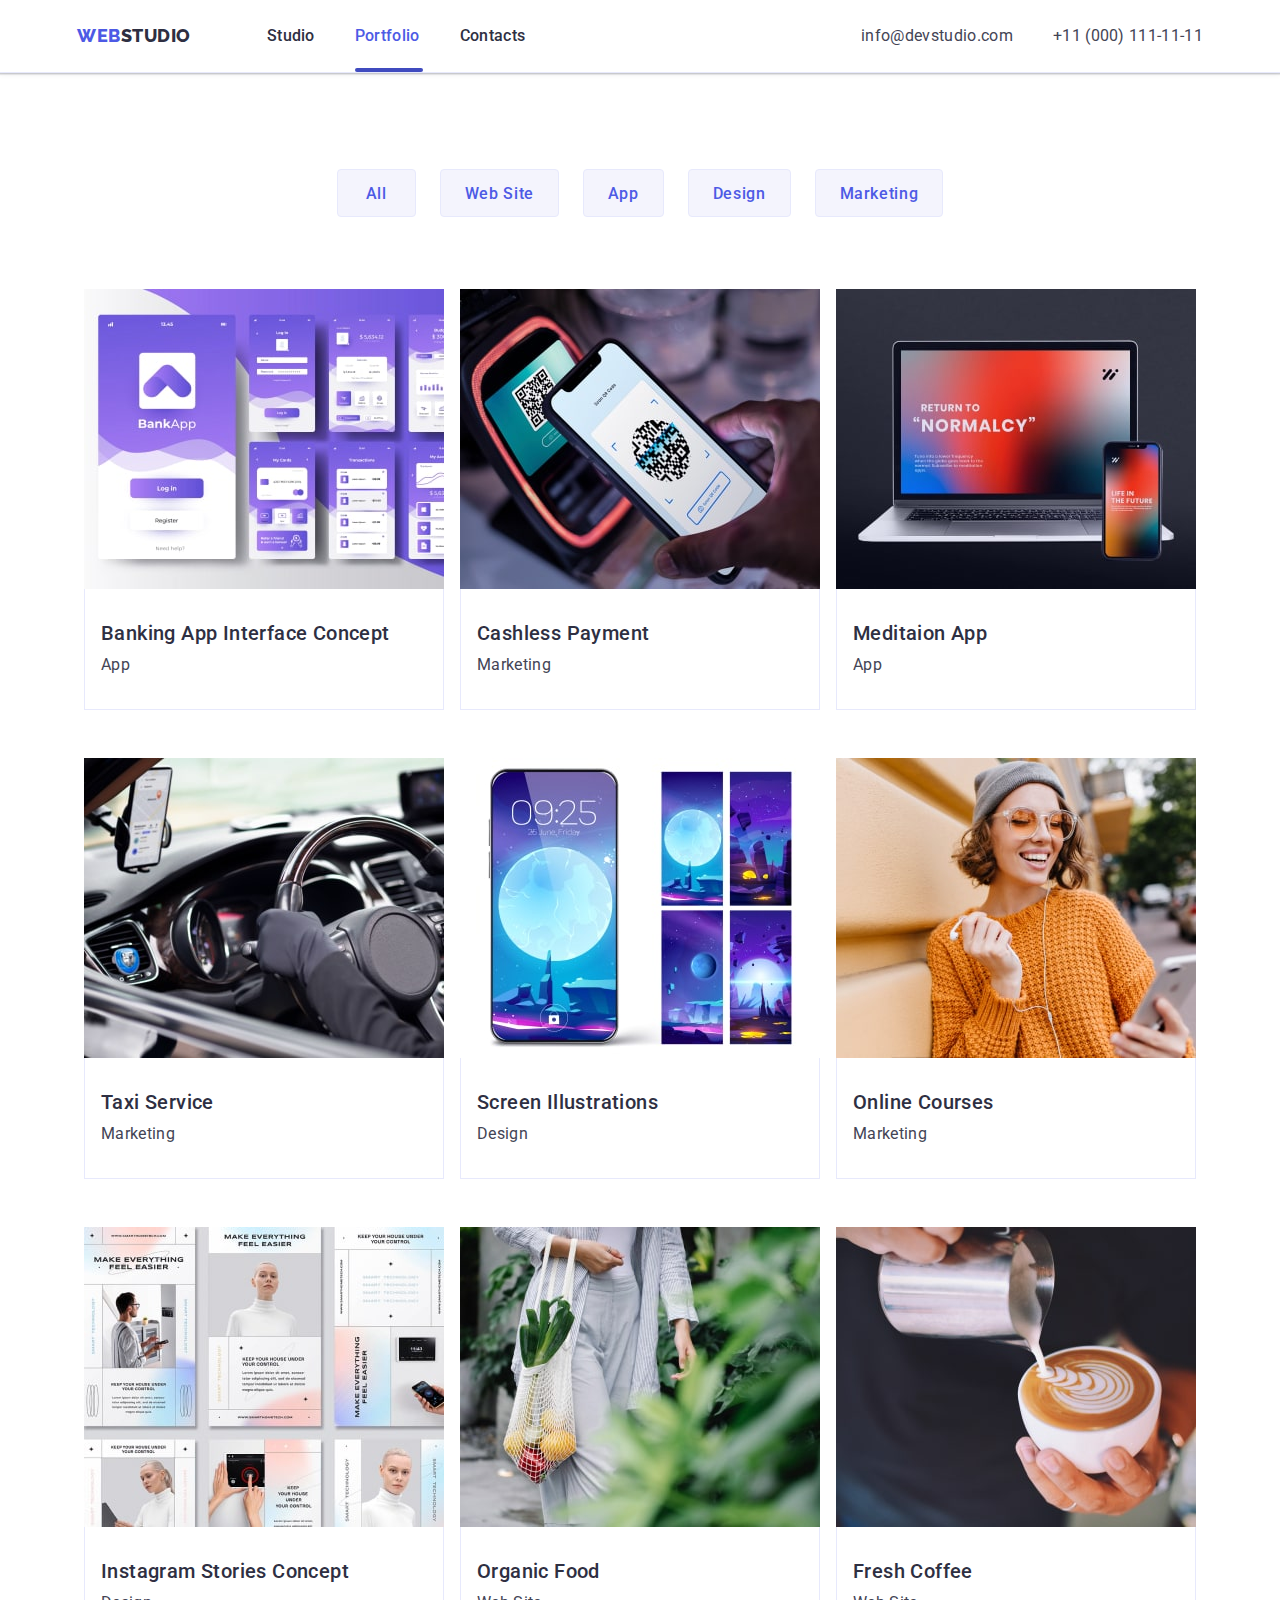
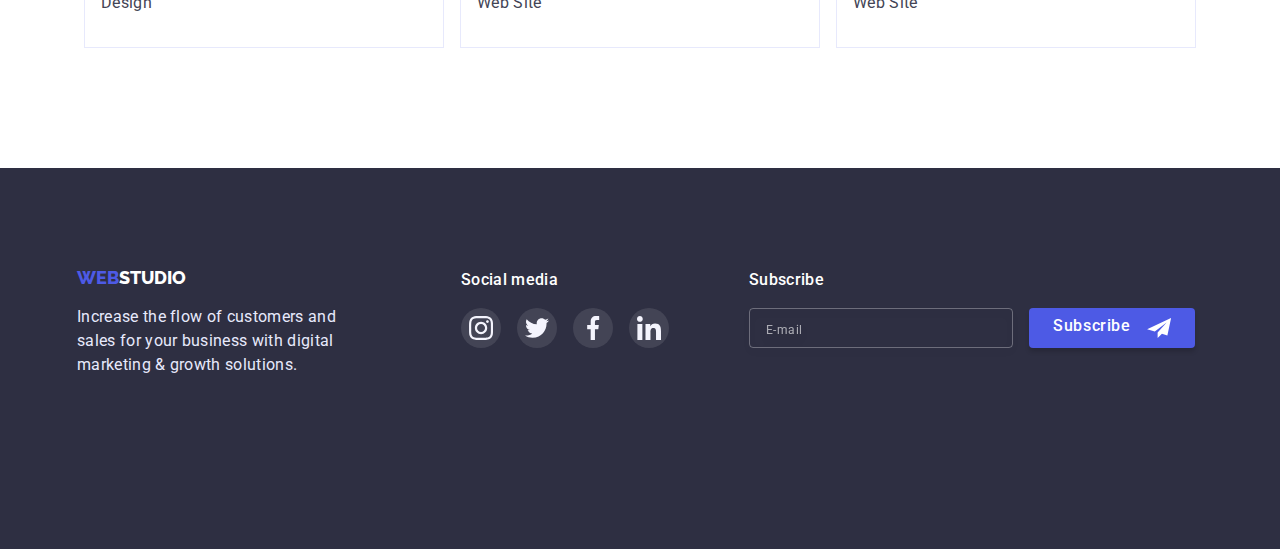
==== commit b63f50f2: "HW7 third try" ====
--- a/portfolio.html
+++ b/portfolio.html
@@ -265,7 +265,7 @@
     <!-- ......................../PORTFOLIO-NAV.......................... -->
 
     <footer class="footer">
-        <div class="conteiner footer-conteiner">
+        <div class="conteiner footer-conteiner conteiner-content">
             <div class="tablet-footer-box">
                 <div class="footer-logo-box">
                     <a class="logo-component-footer link" href="./index.html"><span class="logo-web">Web</span>Studio</a>
--- a/css/styles.css
+++ b/css/styles.css
@@ -66,7 +66,7 @@
 }
 @media screen and (min-width: 320px){
     .conteiner {
-        width: 428px;
+        width: 100%;
         margin-left: auto;
         margin-right: auto;
     }
@@ -76,8 +76,7 @@
         width: 768px;
     }
     .conteiner-content {
-            width: 552px;
-    
+        width: 552px;
     }
 }
 @media screen and (min-width: 1200px) {
@@ -117,8 +116,14 @@
 }
 
 .section-paddings {
-    padding-top: 120px;
-    padding-bottom: 120px;
+    padding-top: 96px;
+    padding-bottom: 96px;
+}
+@media screen and (min-width: 1200px) {
+    .section-paddings {
+        padding-top: 120px;
+        padding-bottom: 120px;
+    }
 }
 /* =========================/COMPONENTS=========================*/
 
@@ -159,7 +164,10 @@
         line-height: 1.17;
         letter-spacing: 0.04em;
         color: #434455;
-    }
+        font-style: normal;
+    }
+   
+
     .mobile-menu-open {
         display: none;
     }
@@ -221,7 +229,7 @@
         background-size: auto;
         background-color: #404BBF;
         border-radius: 2px;
-        margin-top: 16px;
+        margin-top: 18px;
         position: absolute;
 
     }
@@ -229,6 +237,11 @@
         position: relative;
     }
 
+}
+@media screen and (max-width:1199px) {
+    .address-item:nth-child(1) {
+            margin-bottom: 6px;
+        }
 }
 @media screen and (min-width:1200px) {
     .address-block {
@@ -250,8 +263,11 @@
     .address-item:not(:last-child) {
         margin-right: 40px;
     }
+    .address-item {
+        margin-bottom: none;
+    }
     .studio::after {
-        margin-top: 20px;
+        margin-top: 21px;
     }
 }
 .address {
@@ -272,7 +288,7 @@
     background-color: var(--background-hero);
     max-width: 480px;
     text-align: center;
-    margin: 0 auto;
+    margin: auto;
     padding-bottom: 112px;
     padding-top: 112px;
     background-image: linear-gradient(rgba(46, 47, 66, 0.7), rgba(46, 47, 66, 0.7)),
@@ -297,7 +313,7 @@
     letter-spacing: 0.02em;
     color: var(--acent-color);
     margin-bottom: 72px;
-    width: 320px;
+    max-width: 320px;
     margin-left: auto;
     margin-right: auto;
 }
@@ -317,8 +333,8 @@
         letter-spacing: 0.02em;
         color: var(--acent-color);
         margin-bottom: 42px;
-        width: 497px;
-        margin-left: auto;
+        max-width: 497px;
+        margin-left:  auto;
         margin-right: auto;
     }
 }
@@ -328,6 +344,7 @@
     .hero {
         background-image: linear-gradient(rgba(46, 47, 66, 0.7), rgba(46, 47, 66, 0.7)),
             url(../images/hero-img/tablet-hero@2x-min.jpg);
+            background-size: cover;
     }
 }
 @media screen and (min-width: 1200px) {
@@ -346,7 +363,7 @@
         letter-spacing: 0.02em;
         color: var(--acent-color);
         margin-bottom: 42px;
-        width: 497px;
+        max-width: 497px;
         margin-left: auto;
         margin-right: auto;
     }
@@ -357,6 +374,7 @@
     .hero {
         background-image: linear-gradient(rgba(46, 47, 66, 0.7), rgba(46, 47, 66, 0.7)),
             url(../images/hero-img/people-office@2x.jpg);
+            background-size: cover;
     }
 }
 .hero-btn {
@@ -373,7 +391,6 @@
         font-size: 16px;
         line-height: 1.5;
         letter-spacing: 0.04em;
-
     }
 .hero-btn:hover,
 .hero-btn:focus {
@@ -383,13 +400,10 @@
 /* ==========================/HERO========================*/
 
 /* ==========================ABOUT========================*/
-.about {
-    padding-top: 96px;
-    padding-bottom: 96px;
-}
+
 @media screen and (max-width: 767px) {
-    .about-block:nth-child(-n+3) {
-            margin-bottom: 72px;
+    .about-list {
+            row-gap: 72px;
         }
     .about-title-comp {
         text-align: center;
@@ -413,6 +427,7 @@
         display: flex;
         flex-wrap: wrap;
         column-gap: 24px;
+        row-gap: 72px;
     }
 
 }
@@ -420,11 +435,12 @@
     .about-title-comp {
         text-align: start;
     }
+        
 }
 @media screen and (max-width: 1199px) {
-    .about-block:nth-child(-n+2) {
+    /* .about-block:nth-child(-n+2) {
             margin-bottom: 72px;
-        }
+        } */
 
     .about-block {
         margin: 0 auto;
@@ -435,16 +451,11 @@
     }
 }
 @media screen and (min-width: 1200px) {
-    .about {
-        padding-top: 120px;
-        padding-bottom: 120px;
-    }
+
     .about-list {
         display: flex;
-
-    }
-    .about-block:nth-child(-n+3){
-        margin-right: 24px;
+        column-gap: 24px;
+
     }
     .about-cards {
     display: flex;
@@ -454,11 +465,12 @@
     margin-bottom: 8px;
     padding-top: 24px;
     padding-bottom: 24px;
+    width: 264px;
             
     }
-    .about-block {
+    /* .about-block {
         flex-basis: calc((100%-72px)/4);
-    }
+    } */
     .about-title-comp {
         font-weight: 500;
         font-size: 20px;
@@ -467,12 +479,7 @@
         color: var(--title-color);
     }
     .about-text-comp {
-        font-weight: 400;
-        /* font-size: 16px;
-            line-height: 1.5;
-            letter-spacing: 0.02em;
-            color: var(--text-color);
-            margin-top: 8px; */
+        font-weight: 400; 
     }
 }
 .about-box {
@@ -494,6 +501,12 @@
     .service {
         display: none;
     }
+    
+}
+@media screen and (min-width: 1200px) {  
+    .service {
+        padding-bottom: 120px;
+    }
 }
 .service-list {
     display: flex;
@@ -511,43 +524,37 @@
 @media screen and (max-width: 767px) {
     .team-list {
         display: flex;
+        flex-direction: column;
+        align-items: center;
+        justify-content: center;
+        row-gap: 72px;
+    }
+
+}
+@media screen and (min-width: 768px) {
+    .team-list {
+        display: flex;
         flex-wrap: wrap;
         align-items: center;
         justify-content: center;
-        flex-basis: calc((100% - 72px)/4);
-    }
-        .team-card:nth-child(-n+3) {
-            margin-bottom: 72px;
-        }
-}
-@media screen and (min-width: 767px) {
+        row-gap: 72px;
+        column-gap: 24px;
+    }
+   
     
-}
-@media screen and (max-width: 1199px) {
-    .team-list {
-        display: flex;
-        flex-wrap: wrap;
-        align-items: center;
-        justify-content: center;
-        column-gap: 24px;
-    }
-    .team-card:nth-child(-n+2) {
-        margin-bottom: 72px;
-    }
-    
-   
-    .section-paddings {
-        padding-top: 96px;
-        padding-bottom: 96px;
-    }
 }
 @media screen and (min-width: 1200px) {
     .team-list {
         display: flex;
         align-items: center;
         gap: 24px;
-        flex-basis: calc((100% - 72px)/4);
-    }
+        justify-content: center;
+        flex-wrap: nowrap;
+    }
+        /* .section-paddings {
+            padding-top: 120px;
+            padding-bottom: 120px;
+        }    */
 }
 .team-staff {
     font-weight: 500;
@@ -606,46 +613,41 @@
 .team-svg-box:focus {
     background-color: #404BBF;
 }
-
 /* =========================/TEAM=========================*/
 
 /* =========================CUSTOMERS=========================*/
-@media screen and (max-width: 480px) {
-    .customers-box {
-        column-gap: 24px;
-        margin-bottom: none;
-    }
-    
-}
-@media screen and (max-width: 767px) {
+@media screen and (min-width: 320px) {
     .customers-logo-box {
         display: flex;
-        flex-wrap: wrap;
-        justify-content: center; 
-        column-gap: 16px;
-    }
-    .customers-box:nth-last-child(n+4) {
-        margin-bottom: 72px;
-    }
-
-}
-@media screen and (min-width: 767px) {
+        align-items: center;
+        flex-direction: column;
+        justify-content: center;
+        row-gap: 24px;
+    }
+    .customers-block {
+        width: 190px;
+    }
+}
+@media screen and (min-width: 480px) {
     .customers-logo-box {
-        column-gap: 24px;
-    }
-}
-@media screen and (max-width: 1199px) {
-    .customers-logo-box {
-        display: flex;
+        display: flex;
+        align-items: center;
         flex-wrap: wrap;
         justify-content: center;
-    }
-
-    .customers-box:nth-last-child(n+4) {
-        margin-bottom: 72px;
-    }
+        row-gap: 72px;
+        column-gap: 24px;
+        flex-direction:row;
+    }
+    
+}
+/* @media screen and (min-width: 480px) {
+    .conteiner-content {
+        width: 552px;
+    }
+} */
+@media screen and (min-width: 768px) {
     .customers-block {
-        min-width: 190px;
+        max-width: 168px;
     }
 }
 @media screen and (min-width: 1199px) {
@@ -653,11 +655,12 @@
         display: flex;
         justify-content: space-between;
         gap: 24px;
+        flex-direction: row;
+        flex-wrap: nowrap;
     }
     .customers-block {
-        min-width: 168px;
-    }
-
+        width: 168px;
+    }
 }
 .customers-title {
     font-weight: 700;
@@ -689,6 +692,24 @@
 /* =========================/CUSTOMERS=========================*/
 
 /* =========================FOOTER=========================*/
+@media screen and (max-width: 479px) {
+    .footer-form-input {
+            width: 290px;
+        }
+        
+}
+@media screen and (min-width: 320px) {
+    .tablet-footer-box {
+            margin-bottom: 72px;
+        }
+}
+@media screen and (min-width: 480px) {
+    .footer-form-input {
+        width: 398px;
+    }
+        
+    
+}
 @media screen and (max-width: 767px) {
     /* .logo-component-footer {
         display: flex;
@@ -706,7 +727,6 @@
     .footer-logo-group {
         margin-right: auto;
         margin-left: auto;
-        margin-bottom: 72px;
         }
     .footer-social-text {
         text-align: center;
@@ -716,9 +736,7 @@
         justify-content: center;
         text-align: center;
     }
-    .footer-form-input {
-        width: 100%;
-    }
+    
     .footer-form-text {
         text-align: center;
     }
@@ -729,8 +747,6 @@
         margin-left: auto;
     }
 
-
-
 }
 @media screen and (min-width: 768px) {
 
@@ -749,8 +765,6 @@
     .footer-form-input {
         width: 264px;
     }
-    
-    
 }
 @media screen and (min-width: 1199px) {
     .footer-logo-box {
@@ -779,6 +793,12 @@
     
 
 }
+/* @media screen and (max-width: 768px) {
+
+    .conteiner-content {
+        width: 552px;
+    }
+} */
 .footer-text {
     font-size: 16px;
     line-height: 1.5;    
@@ -804,7 +824,6 @@
 .footer-logo-group {
     display: block;
     width: 208px;
-    height: 80px;
 }
 .footer-social-text {
     font-weight: 500;
@@ -894,7 +913,7 @@
     background-size: auto;
     background-color: #404BBF;
     border-radius: 2px;
-    margin-top: 16px;
+    margin-top: 20px;
     position: absolute;
 
 }
@@ -921,6 +940,9 @@
     .card-list {
             column-gap: 16px;
         }
+    .card-list {
+        justify-content: space-between;
+    }
 }
 .page {
     align-items: center;
@@ -938,7 +960,7 @@
 .card-list {
     display: flex;
     flex-wrap: wrap;
-    justify-content: space-between;
+    justify-content: center;
     margin-top: 72px;
     row-gap: 48px;
 }
--- a/css/modal-window.css
+++ b/css/modal-window.css
@@ -1,4 +1,67 @@
 /* =========================MODAL WINDOW=========================*/
+@media screen and (max-width: 797px) {
+    .modal-window {
+        width: 392px;
+        height: 586px;
+        position: absolute;
+        top: 50%;
+        left: 50%;
+        transform: translate(-50%, -50%);
+        background: #FCFCFC;
+        box-shadow: 0px 1px 1px rgba(0, 0, 0, 0.14), 0px 1px 3px rgba(0, 0, 0, 0.12), 0px 2px 1px rgba(0, 0, 0, 0.2);
+        border-radius: 4px;
+        padding: 72px 24px 24px 24px;
+    }
+    .modal-for-title {
+        max-width: 340px;
+        font-size: 16px;
+    }
+    .model-form-massage {
+        height: 120px;
+    }
+    .modal-form-check-desc {
+        margin-bottom: 24px;
+        margin-top: 16px;
+    }
+}
+@media screen and (max-width: 480px) {
+    .modal-for-title {
+        font-size: 14px;
+    }
+    .modal-window {
+        width: 300px;
+        height: 586px;
+    }
+    .modal-form-check-desc {
+        margin-bottom: 10px;
+        margin-top: 10px;
+    }
+    /* .model-form-massage {
+        height: 80px;
+    } */
+
+}
+@media screen and (min-width: 797px) {
+    .modal-window {
+            position: absolute;
+            max-width: 408px;
+            max-height: 584px;
+            top: 50%;
+            left: 50%;
+            transform: translate(-50%, -50%);
+            background: #FCFCFC;
+            box-shadow: 0px 1px 1px rgba(0, 0, 0, 0.14), 0px 1px 3px rgba(0, 0, 0, 0.12), 0px 2px 1px rgba(0, 0, 0, 0.2);
+            border-radius: 4px;
+            padding: 72px 24px 24px 24px;
+        }
+        .model-form-massage {
+            height: 120px;
+        }
+        .modal-form-check-desc {
+            margin-bottom: 24px;
+            margin-top: 16px;
+        }
+}
 .is-hidden.backdrop {
     visibility: hidden;
     opacity: 0;
@@ -17,18 +80,7 @@
         visibility var(--transition-duration);
 }
 
-.modal-window {
-    position: absolute;
-    width: 408px;
-    height: 584px;
-    top: 50%;
-    left: 50%;
-    transform: translate(-50%, -50%);
-    background: #FCFCFC;
-    box-shadow: 0px 1px 1px rgba(0, 0, 0, 0.14), 0px 1px 3px rgba(0, 0, 0, 0.12), 0px 2px 1px rgba(0, 0, 0, 0.2);
-    border-radius: 4px;
-    padding: 72px 24px 24px 24px;
-}
+
 
 .modal-close-btn {
     position: absolute;
@@ -63,7 +115,7 @@
 /* =========================MODAL-FORM=========================*/
 .modal-for-title {
     font-weight: 500;
-    font-size: 16px;
+    
     line-height: 1.5;
     text-align: center;
     letter-spacing: 0.02em;
@@ -127,7 +179,7 @@
 .model-form-massage {
     width: 100%;
     resize: none;
-    height: 120px;
+
     border: 1px solid rgba(33, 33, 33, 0.2);
     transition: border-color var(--transition-duration);
     border-radius: 4px;
@@ -155,8 +207,8 @@
     font-size: 12px;
     color: #757575;
     align-items: center;
-    margin-bottom: 24px;
-    margin-top: 16px;
+    /* margin-bottom: 24px;
+    margin-top: 16px; */
 
 }
 
--- a/css/mobile-menu.css
+++ b/css/mobile-menu.css
@@ -22,8 +22,7 @@
     .mobile-menu {
         position: fixed;
         min-width: 100%;
-        min-height: 100%;
-        /* max-height: 796px; */
+        height: 796px;
         left: 0;
         top: 0;
         z-index: 1000;
@@ -45,6 +44,7 @@
     .mobile-menu-conteiner {
         display: flex;
         width: 100%;
+        height: 100%;
         flex-direction: column;
         justify-content: space-between;
         position: relative;
@@ -94,7 +94,11 @@
         text-transform: capitalize;
         color: var(--link-color);
     }
-
+@media screen and (max-width: 479px) {
+    .mobile-menu-tel {
+            font-size: 26px;
+    }
+}
     .mobile-menu-contacts-items:nth-child(1) {
         margin-bottom: 40px;
     }
@@ -145,7 +149,11 @@
         margin-top: 48px;
         gap: 56px;
     }
-
+@media screen and (max-width:479px) {
+    .mobile-menu-social-block {
+            gap: 32px;
+        }
+}
     .mobile-menu-social-links {
         display: flex;
         justify-content: center;
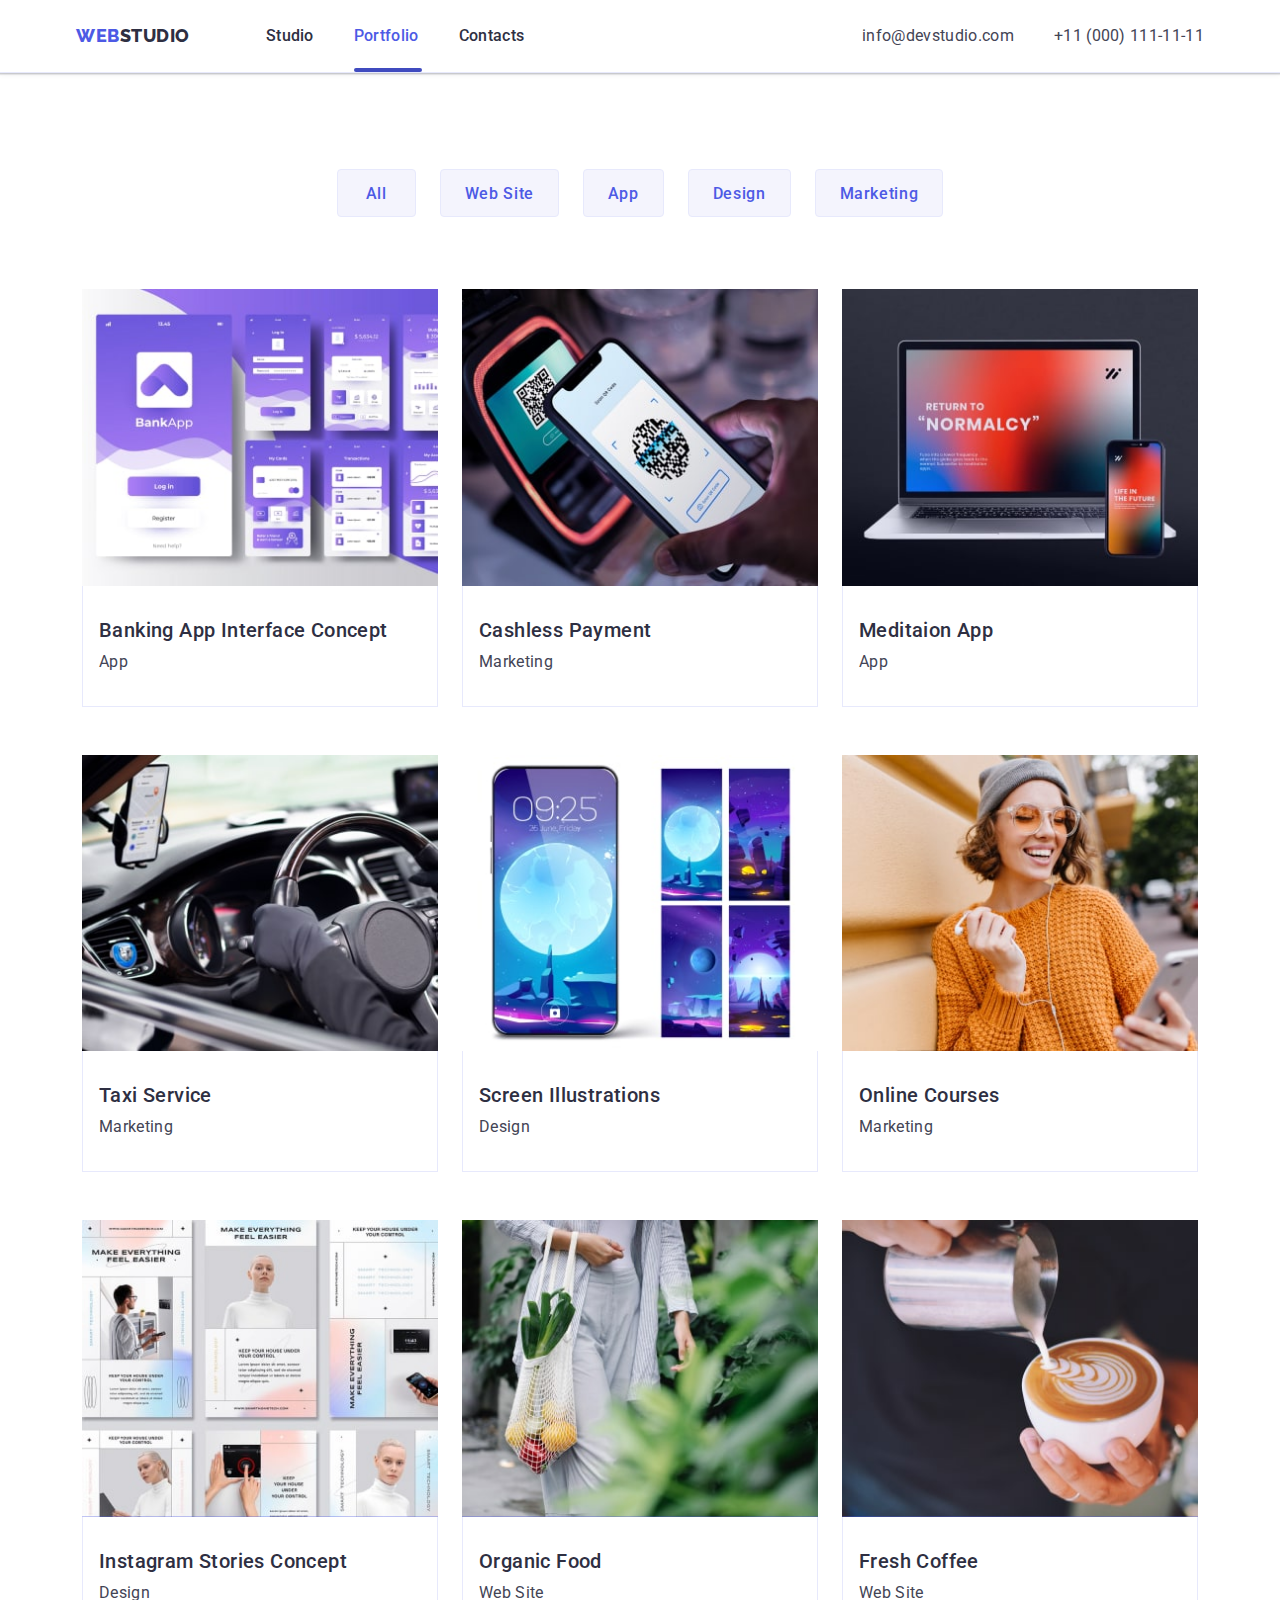
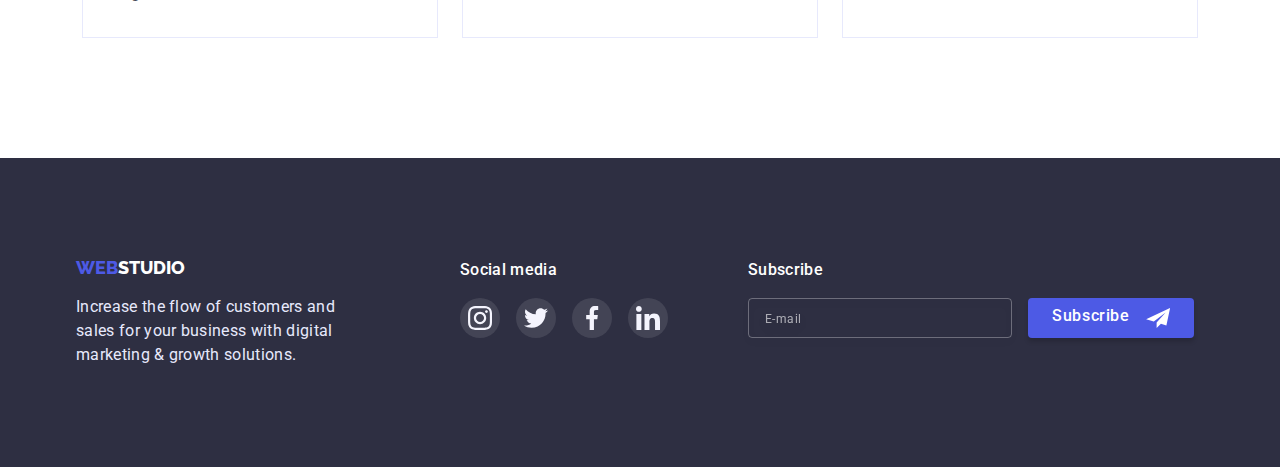
==== commit ce2cde28: "HW 7 finish" ====
--- a/portfolio.html
+++ b/portfolio.html
@@ -112,7 +112,7 @@
                     <img class="portfolio-img-block"
                     srcset="./images/portfolio-img/img@x2-4-min.jpg 2x"
                     src="./images/portfolio-img/bankingapp.jpg" 
-                    alt="bankingapp" width="360" height="300">
+                    alt="bankingapp" width="356" height="300">
                     <p class="overlay">14 Stylish and User-Friendly App Design Concepts · Task Manager App ·
                          Calorie Tracker App · Exotic Fruit Ecommerce App ·
                     Cloud Storage App</p>
@@ -129,7 +129,7 @@
                         <img class="portfolio-img-block"
                         srcset="./images/portfolio-img/img@x2-3-min.jpg 2x" 
                         src="./images/portfolio-img/payment.jpg" 
-                        alt="payment" width="360" height="300">
+                        alt="payment" width="356" height="300">
                         <p class="overlay">14 Stylish and User-Friendly App Design Concepts · Task Manager App ·
                         Calorie Tracker App · Exotic Fruit Ecommerce App ·
                         Cloud Storage App</p>
@@ -146,7 +146,7 @@
                         <img class="portfolio-img-block"
                         srcset="./images/portfolio-img/img@x2-2-min.jpg 2x" 
                         src="./images/portfolio-img/app.jpg" 
-                        alt="app" width="360" height="300">
+                        alt="app" width="356" height="300">
                         <p class="overlay">14 Stylish and User-Friendly App Design Concepts · Task Manager App ·
                         Calorie Tracker App · Exotic Fruit Ecommerce App ·
                         Cloud Storage App</p>
@@ -163,7 +163,7 @@
                         <img class="portfolio-img-block"
                         srcset="./images/portfolio-img/img@x2-1-min.jpg 2x" 
                         src="./images/portfolio-img/taxi-service.jpg" 
-                        alt="taxi-service" width="360" height="300">
+                        alt="taxi-service" width="356" height="300">
                         <p class="overlay">14 Stylish and User-Friendly App Design Concepts · Task Manager App ·
                         Calorie Tracker App · Exotic Fruit Ecommerce App ·
                         Cloud Storage App</p>
@@ -180,7 +180,7 @@
                         <img class="portfolio-img-block"
                         srcset="./images/portfolio-img/img@x2-min.jpg 2x" 
                         src="./images/portfolio-img/screen-illustrations.jpg" 
-                        alt="screen-illustrations" width="360" height="300">
+                        alt="screen-illustrations" width="356" height="300">
                         <p class="overlay">14 Stylish and User-Friendly App Design Concepts · Task Manager App ·
                         Calorie Tracker App · Exotic Fruit Ecommerce App ·
                         Cloud Storage App</p>
@@ -197,7 +197,7 @@
                         <img class="portfolio-img-block"
                         srcset="./images/portfolio-img/img@2x-3-min-1.jpg 2x" 
                         src="./images/portfolio-img/online-courses.jpg" 
-                        alt="online-courses" width="360" height="300">
+                        alt="online-courses" width="356" height="300">
                         <p class="overlay">14 Stylish and User-Friendly App Design Concepts · Task Manager App ·
                         Calorie Tracker App · Exotic Fruit Ecommerce App ·
                         Cloud Storage App</p>
@@ -214,7 +214,7 @@
                         <img class="portfolio-img-block"
                         srcset="./images/portfolio-img/img@2x-2-min-1.jpg 2x" 
                         src="./images/portfolio-img/instagram-tories-concept.jpg" 
-                        alt="instagram-tories-concept" width="360" height="300">
+                        alt="instagram-tories-concept" width="356" height="300">
                         <p class="overlay">14 Stylish and User-Friendly App Design Concepts · Task Manager App ·
                         Calorie Tracker App · Exotic Fruit Ecommerce App ·
                         Cloud Storage App</p>
@@ -231,7 +231,7 @@
                         <img class="portfolio-img-block"
                         srcset="./images/portfolio-img/img@2x-1-min-1.jpg 2x" 
                         src="./images/portfolio-img/organic-food.jpg" 
-                        alt="organic-food" width="360" height="300">
+                        alt="organic-food" width="356" height="300">
                         <p class="overlay">14 Stylish and User-Friendly App Design Concepts · Task Manager App ·
                         Calorie Tracker App · Exotic Fruit Ecommerce App ·
                         Cloud Storage App</p>
@@ -248,7 +248,7 @@
                         <img class="portfolio-img-block"
                         srcset="./images/portfolio-img/img@2x-min-1.jpg 2x" 
                         src="./images/portfolio-img/fresh-coffee.jpg" 
-                        alt="fresh-coffee" width="360" height="300">
+                        alt="fresh-coffee" width="356" height="300">
                         <p class="overlay">14 Stylish and User-Friendly App Design Concepts · Task Manager App ·
                         Calorie Tracker App · Exotic Fruit Ecommerce App ·
                         Cloud Storage App</p>
--- a/css/styles.css
+++ b/css/styles.css
@@ -61,8 +61,8 @@
     margin: -1px;
 }
 .conteiner {
-    padding-right: 16px;
-    padding-left: 16px;
+    padding-right: 15px;
+    padding-left: 15px;
 }
 @media screen and (min-width: 320px){
     .conteiner {
@@ -229,7 +229,7 @@
         background-size: auto;
         background-color: #404BBF;
         border-radius: 2px;
-        margin-top: 18px;
+        margin-top: 19px;
         position: absolute;
 
     }
@@ -698,10 +698,8 @@
         }
         
 }
-@media screen and (min-width: 320px) {
-    .tablet-footer-box {
-            margin-bottom: 72px;
-        }
+@media screen and (min-width: 480px) {
+    
 }
 @media screen and (min-width: 480px) {
     .footer-form-input {
@@ -790,15 +788,7 @@
     .footer-logo-box {
         padding-left: 0px;
     }
-    
-
-}
-/* @media screen and (max-width: 768px) {
-
-    .conteiner-content {
-        width: 552px;
-    }
-} */
+}
 .footer-text {
     font-size: 16px;
     line-height: 1.5;    
@@ -962,6 +952,7 @@
     flex-wrap: wrap;
     justify-content: center;
     margin-top: 72px;
+    column-gap: 24px;
     row-gap: 48px;
 }
 .portfolio-link:hover,
@@ -982,7 +973,7 @@
 }
 .portfolio-img-block {
     display: block;
-    min-width: 100%;
+    max-width: 100%;
     height: auto;
 }
 .overlay-block {
--- a/css/mobile-menu.css
+++ b/css/mobile-menu.css
@@ -22,8 +22,7 @@
     .mobile-menu {
         position: fixed;
         min-width: 100%;
-        height: 796px;
-        left: 0;
+        height: 100%;
         top: 0;
         z-index: 1000;
         background-color: #ffff;
